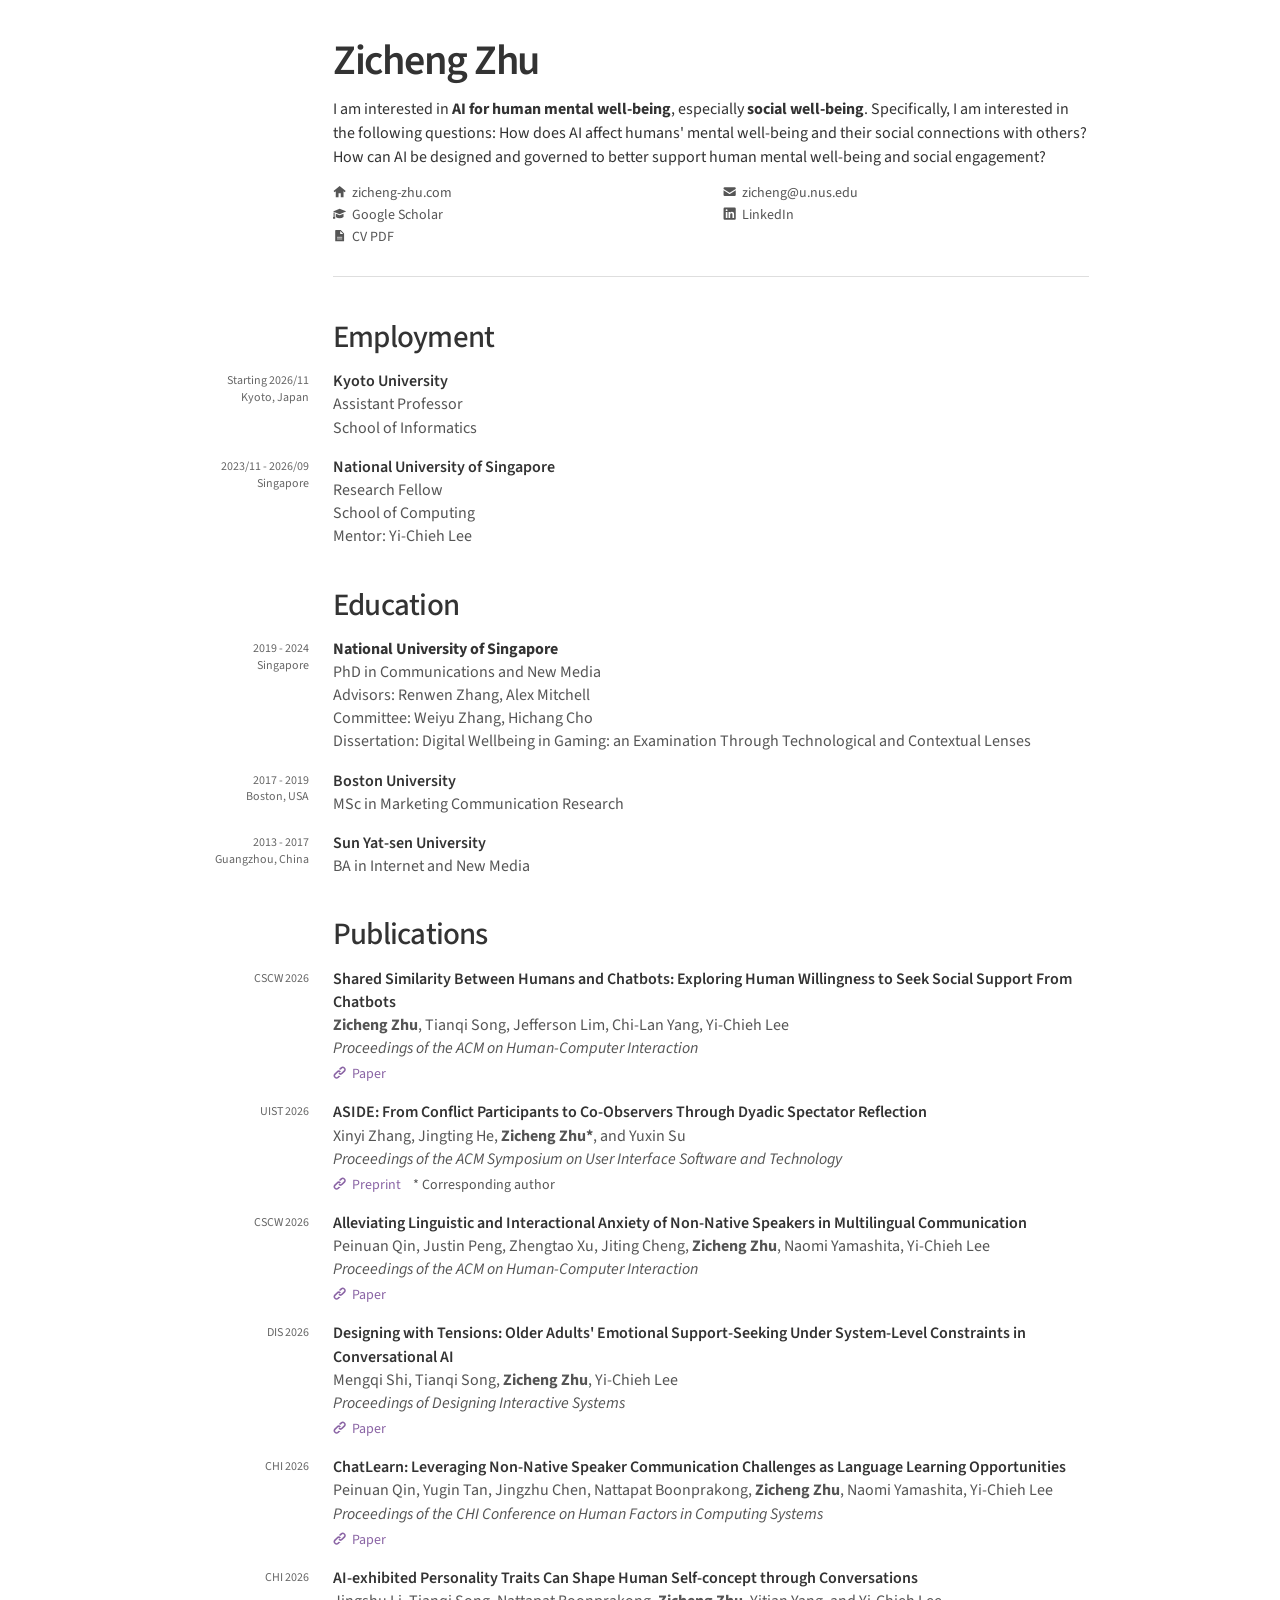
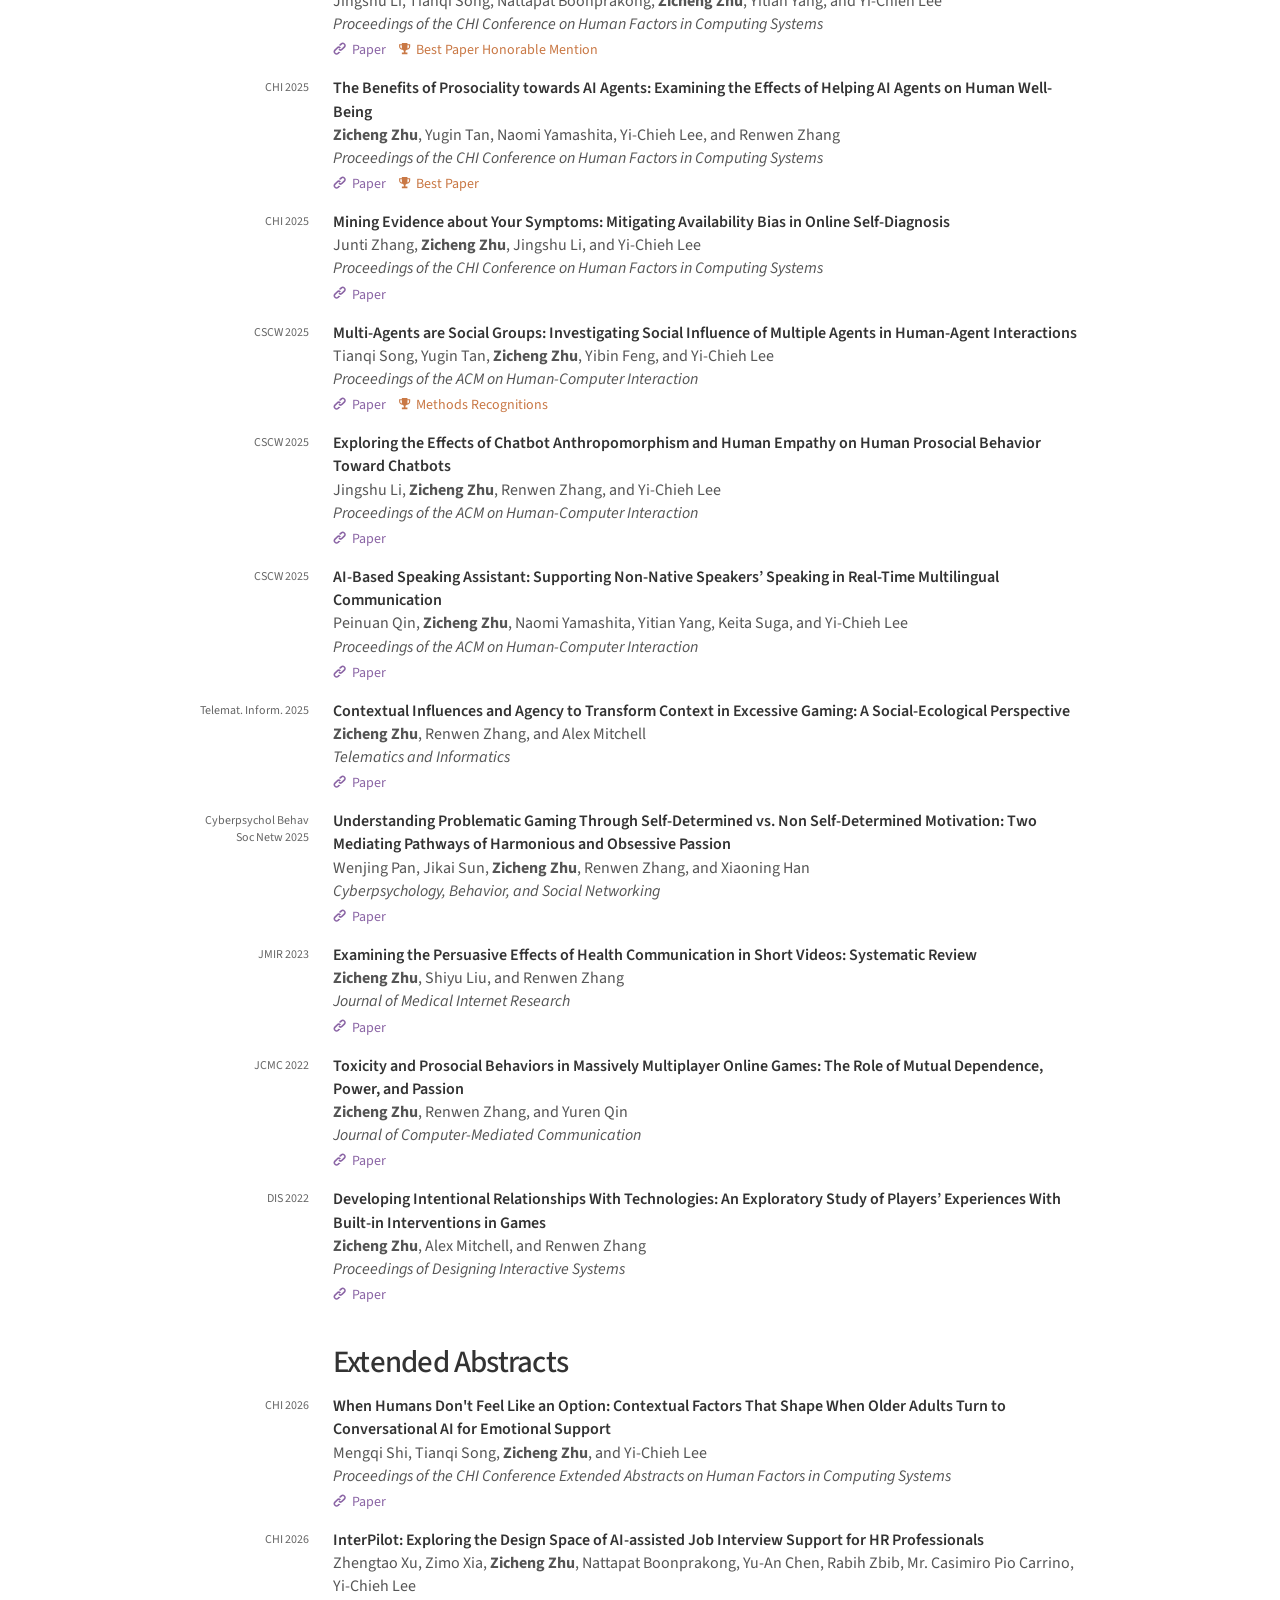
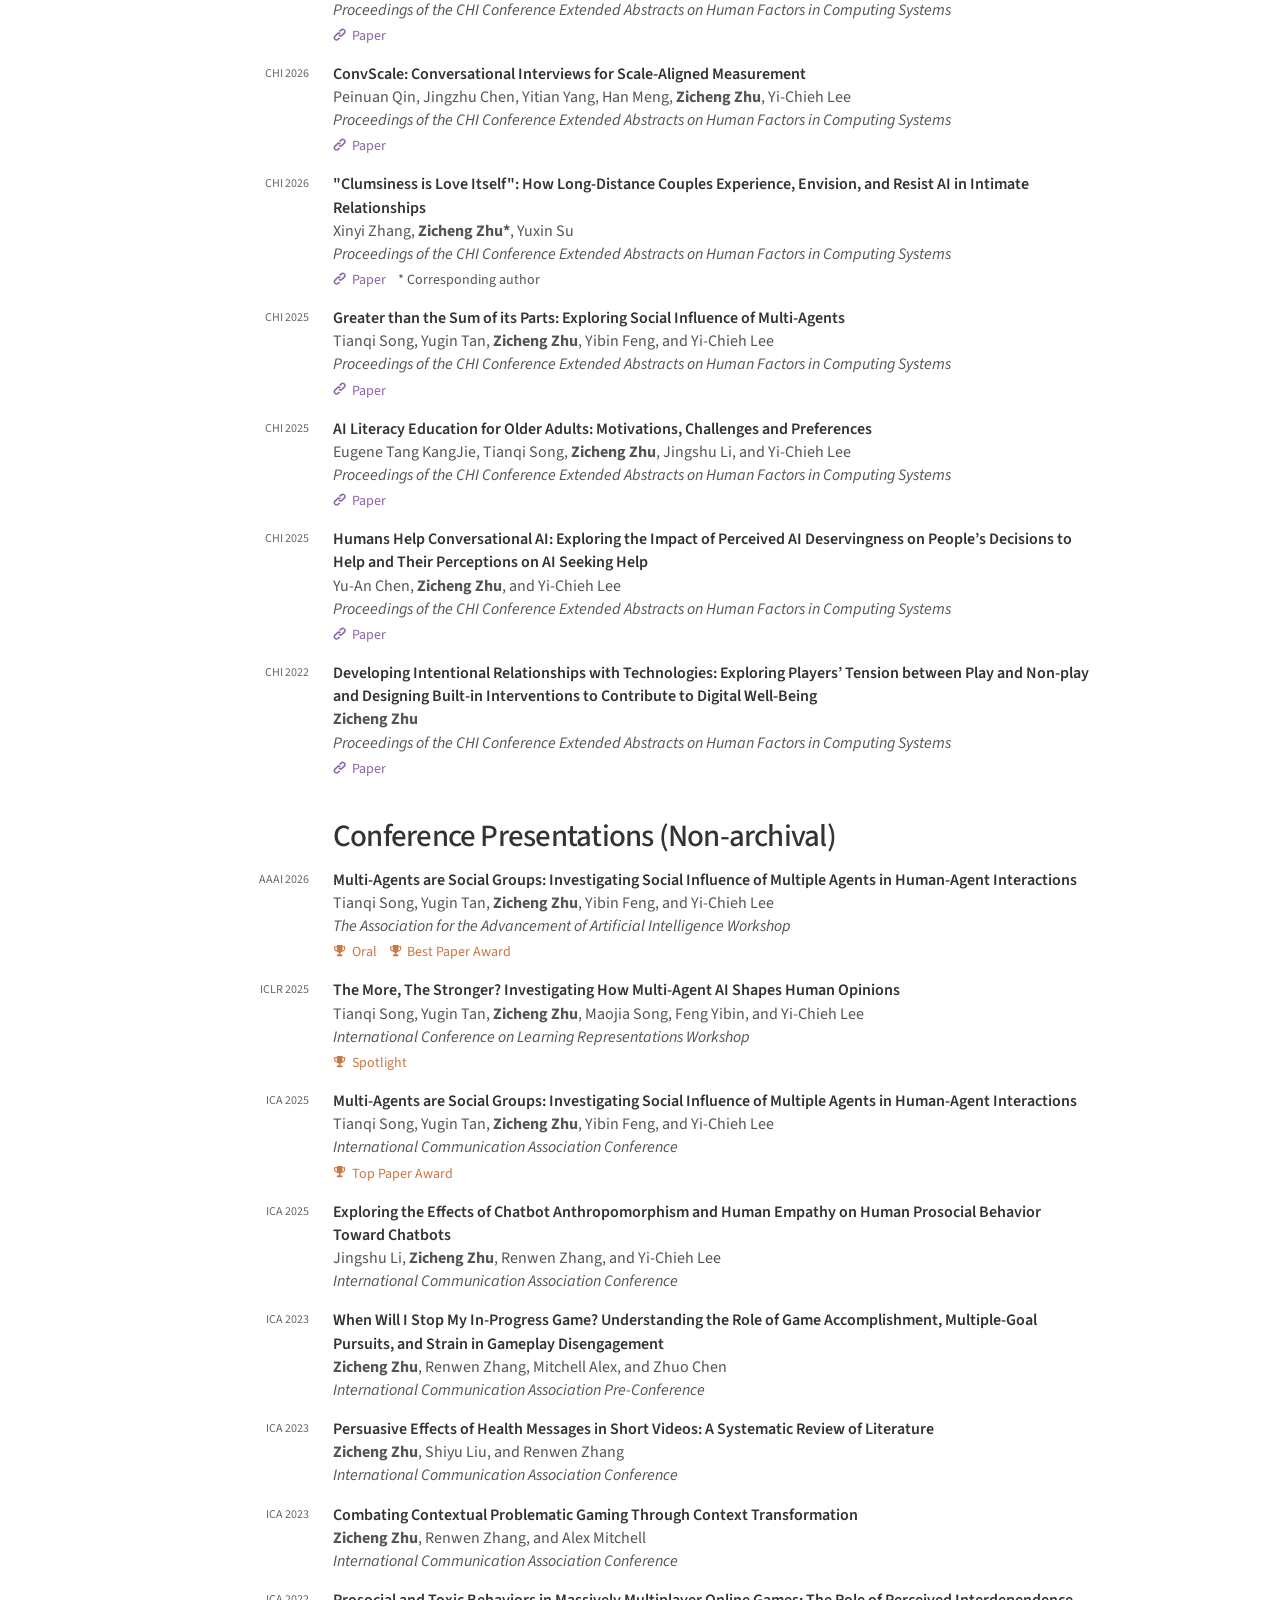
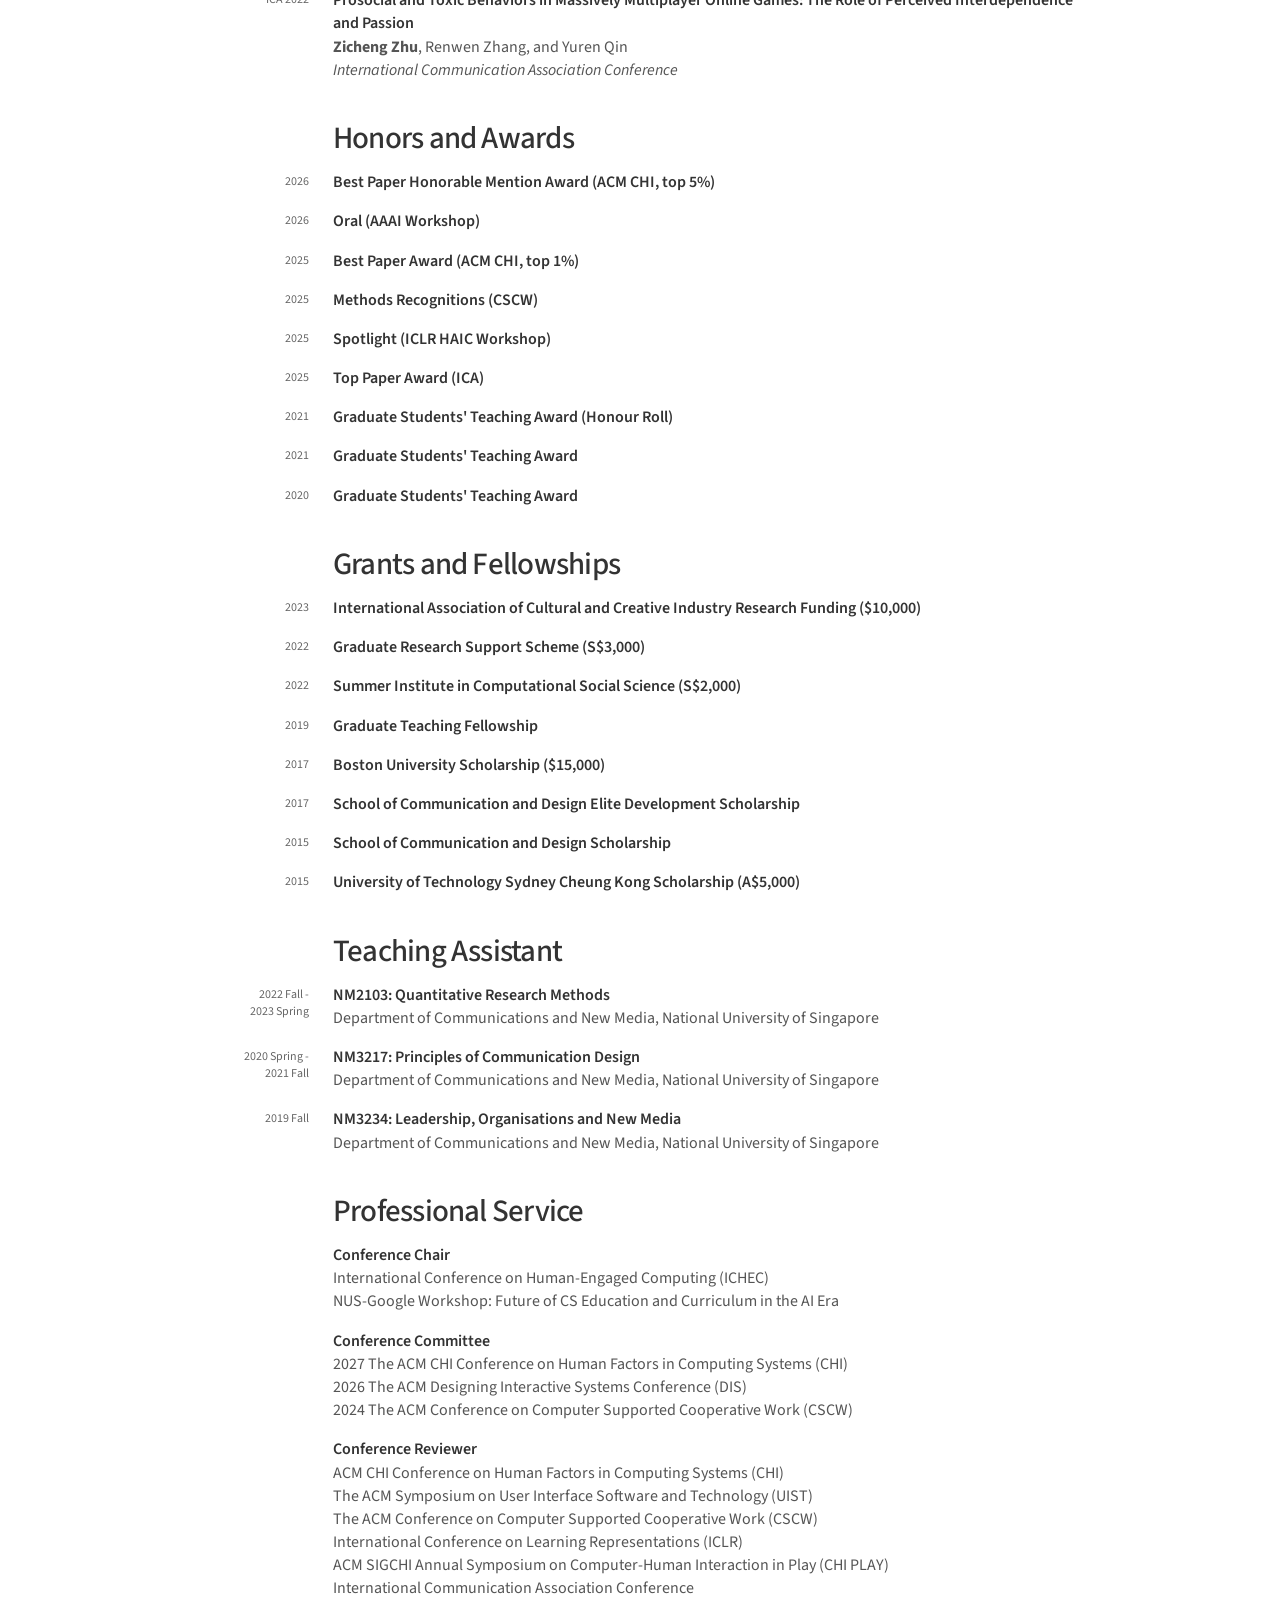
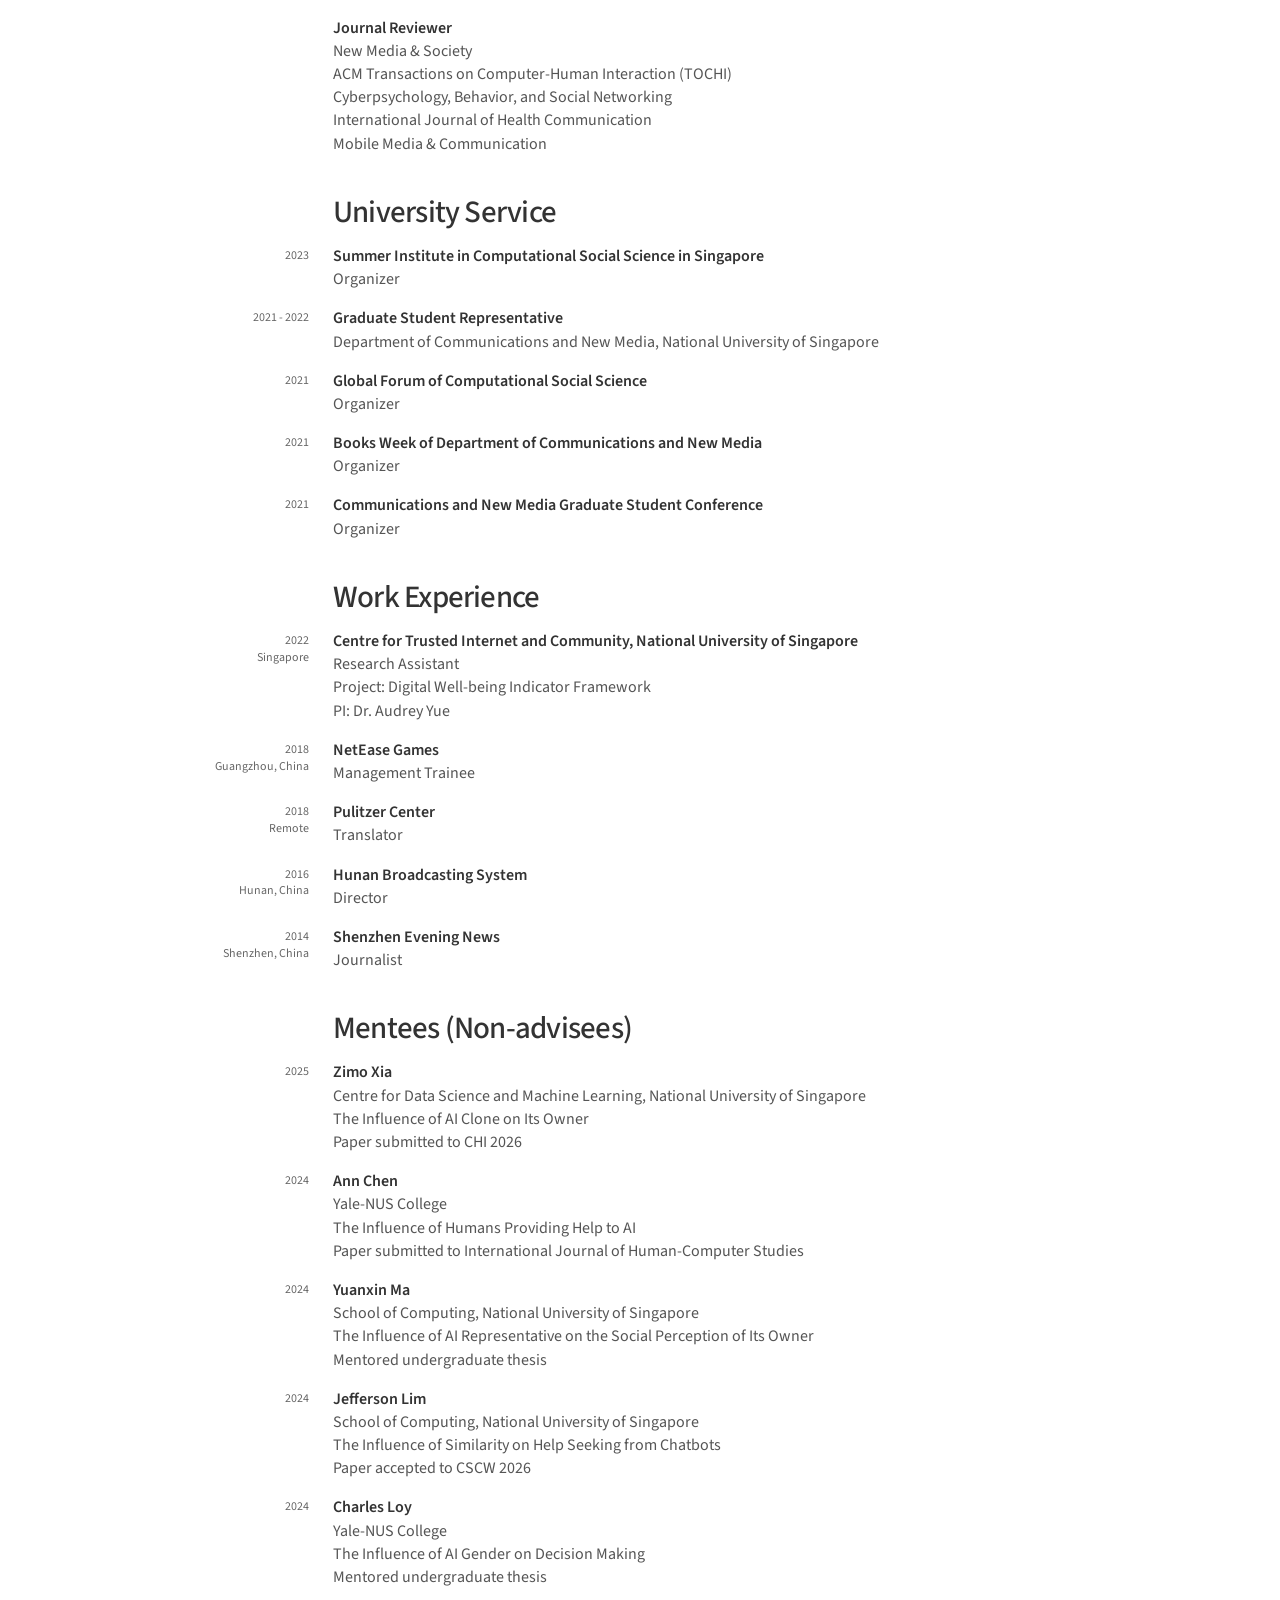
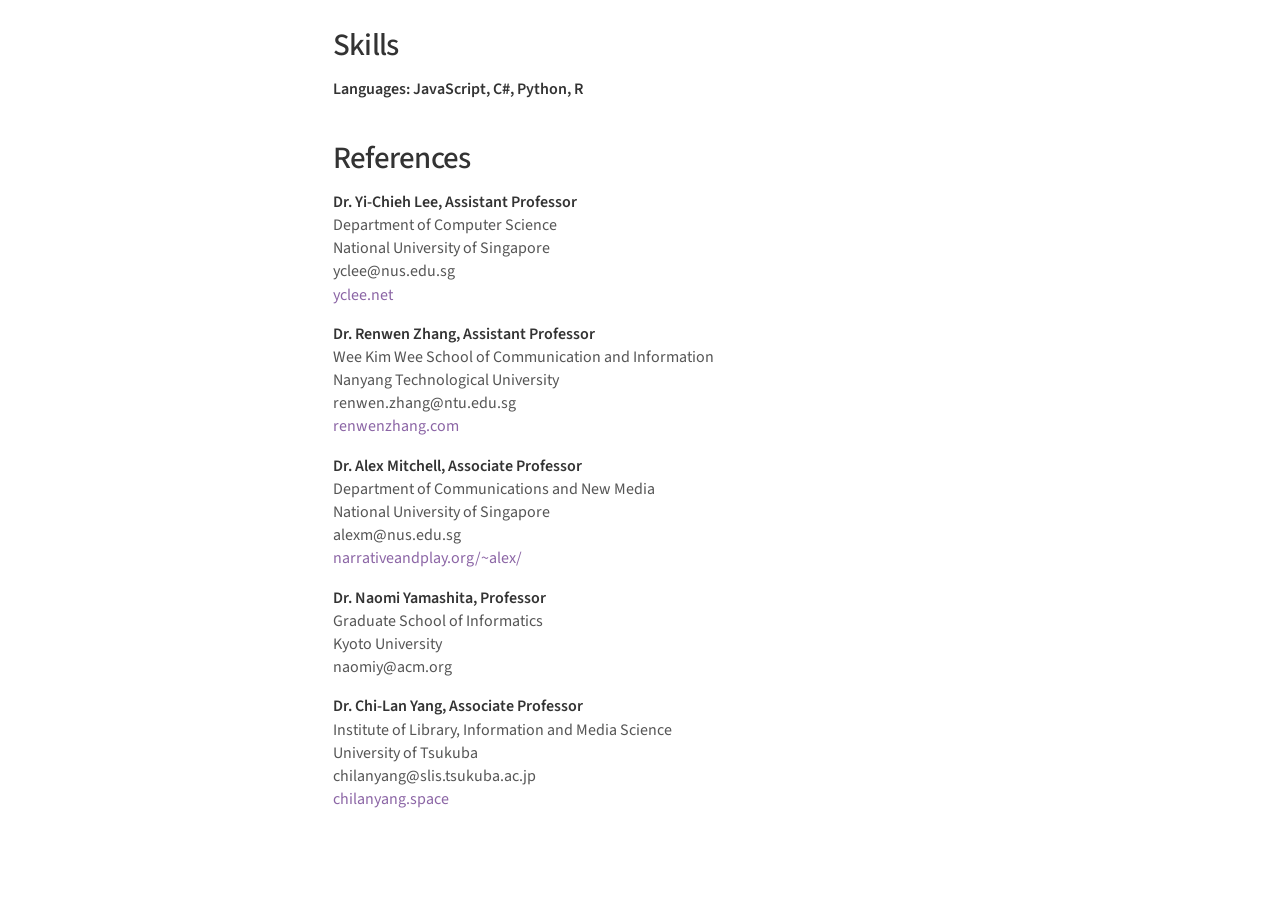
==== cv.html @ a56f14b5 "Publish personal website" ====
<!doctype html>
<html lang="en">
  <head>
    <meta charset="utf-8">
    <meta name="viewport" content="width=device-width, initial-scale=1">
    <title>Zicheng Zhu — CV</title>
    <style>
      @page {
        size: letter;
        margin: 44pt;
      }
      * {
        box-sizing: border-box;
      }
      html {
        background: #eee;
      }
      body {
        --date-width: 74pt;
        --column-gap: 14pt;
        --content-offset: calc(var(--date-width) + var(--column-gap));
        margin: 0;
        font-family: -apple-system, BlinkMacSystemFont, "Helvetica Neue", Helvetica, Arial, sans-serif;
        font-size: 9pt;
        font-weight: 400;
        line-height: 1.5;
        color: #333;
        -webkit-font-smoothing: antialiased;
      }
      p {
        margin: 0;
      }
      header {
        margin: 0 0 24pt var(--content-offset);
        padding-bottom: 16pt;
        border-bottom: 0.5pt solid #d0d0d0;
      }
      header p:first-child {
        font-size: 22.5pt;
        font-weight: 600;
        line-height: 1.2;
        margin-bottom: 10pt;
        letter-spacing: -0.35pt;
      }
      header p:first-child strong {
        font-weight: inherit;
      }
      h2 {
        margin: 18pt 0 7pt var(--content-offset);
        font-size: 18pt;
        font-weight: 500;
        line-height: 1.2;
        letter-spacing: -0.35pt;
        break-after: avoid;
        page-break-after: avoid;
      }
      .row {
        display: flex;
        align-items: flex-start;
        gap: var(--column-gap);
        margin-bottom: 7pt;
        break-inside: avoid;
        page-break-inside: avoid;
      }
      aside {
        width: var(--date-width);
        flex: 0 0 var(--date-width);
        padding-top: 2pt;
        text-align: right;
        font-size: 6.3pt;
        line-height: 1.5;
      }
      article {
        flex: 1;
        min-width: 0;
      }
      article p {
        orphans: 2;
        widows: 2;
      }
      article p:first-child, strong {
        font-weight: 700;
      }
      article p:only-child {
        font-weight: 400;
      }
      a {
        color: #164e91;
        text-decoration: none;
        overflow-wrap: anywhere;
      }
      a:hover {
        text-decoration: underline;
      }
      @media screen {
        body {
          width: 612pt;
          max-width: 100%;
          margin: 24px auto;
          padding: 44pt;
          background: #fff;
          box-shadow: 0 1px 8px rgb(0 0 0 / 6%);
        }
      }
      @media screen and (max-width: 620px) {
        body {
          --date-width: 58pt;
          --column-gap: 10pt;
          margin: 0 auto;
          padding: 28px 16px;
        }
        h2 {
          font-size: 18pt;
        }
      }
      @media print {
        html, body {
          background: #fff;
        }
        body {
          width: auto;
          margin: 0;
          padding: 0;
        }
        a {
          color: inherit;
        }
      }
      :root {
        --purple: #8B65A5;
        --orange: #C97845;
      }
      header .intro {
        font-size: 9pt;
        line-height: 1.5;
        margin: 0 0 10pt;
      }
      header .contacts {
        display: grid;
        grid-template-columns: 1fr 1fr;
        gap: 3pt 12pt;
        font-size: 8pt;
      }
      .contacts a, .publication-links a, .award {
        display: inline-flex;
        align-items: baseline;
        gap: 4pt;
      }
      .icon {
        width: 0.95em;
        height: 0.95em;
        flex: 0 0 0.95em;
        position: relative;
        top: 0.08em;
      }
      a {
        color: var(--purple);
      }
      aside {
        font-size: 7.5pt;
      }
      .publication-links {
        display: flex;
        flex-wrap: wrap;
        gap: 2pt 10pt;
        margin-top: 2pt;
        font-size: 8.5pt;
        line-height: 1.5;
        font-weight: 400;
      }
      .award {
        color: var(--orange);
        font-weight: 400;
      }
      @media screen and (max-width: 620px) {
        body {
          --date-width: 66pt;
          --column-gap: 10pt;
        }
        header .contacts {
          grid-template-columns: 1fr;
        }
      }
      @media print {
        a {
          color: var(--purple);
        }
        .contacts a.download-cv {
          display: none;
        }
        .award {
          color: var(--orange);
        }
      }
      header .contacts a {
        color: #555;
      }
          .author-note {
        margin: 0;
        font-size: inherit;
        color: #555;
        font-weight: 400;
      }
    </style>
    <link rel="stylesheet" href="cv-web.css?v=3">
  </head>
  <body>
    <header>
      <p><strong><a href="index.html">Zicheng Zhu</a></strong></p>
      <p class="intro">I am interested in <strong>AI for human mental well-being</strong>, especially <strong>social well-being</strong>. Specifically, I am interested in the following questions: How does AI affect humans' mental well-being and their social connections with others? How can AI be designed and governed to better support human mental well-being and social engagement?</p>
      <nav class="contacts" aria-label="Contact and profiles">
        <a href="index.html">
          <svg class="icon" viewBox="0 0 24 24" fill="currentColor" aria-hidden="true">
            <path d="M12 2 1 11l2 2 2-1.6V22h5v-7h4v7h5V11.4l2 1.6 2-2L12 2Z"/>
          </svg>
          zicheng-zhu.com
        </a>
        <a href="mailto:zicheng@u.nus.edu">
          <svg class="icon" viewBox="0 0 24 24" fill="currentColor" aria-hidden="true">
            <path d="M3 4h18a2 2 0 0 1 2 2v1L12 14 1 7V6a2 2 0 0 1 2-2Zm-2 5.4 10.5 6.7a1 1 0 0 0 1 0L23 9.4V18a2 2 0 0 1-2 2H3a2 2 0 0 1-2-2V9.4Z"/>
          </svg>
          zicheng@u.nus.edu
        </a>
        <a href="https://scholar.google.com/citations?user=fr_5mMQAAAAJ" target="_blank" rel="noopener noreferrer">
          <svg class="icon" viewBox="0 0 24 24" fill="currentColor" aria-hidden="true">
            <path d="m12 3 12 5-12 5L0 8l12-5ZM5 12l7 3 7-3v6c-4 3-10 3-14 0v-6ZM1 10h2v8H1zM0 18h4v3H0z"/>
          </svg>
          Google Scholar
        </a>
        <a href="https://www.linkedin.com/in/zicheng-zhu-a625a423a/" target="_blank" rel="noopener noreferrer">
          <svg class="icon" viewBox="0 0 24 24" fill="currentColor" aria-hidden="true">
            <path fill-rule="evenodd" d="M3 1h18a2 2 0 0 1 2 2v18a2 2 0 0 1-2 2H3a2 2 0 0 1-2-2V3a2 2 0 0 1 2-2ZM5 9h3v11H5V9Zm1.5-5a1.7 1.7 0 1 0 0 3.4 1.7 1.7 0 0 0 0-3.4ZM10 9h3v1.5c.7-1.1 1.7-1.8 3.2-1.8 3 0 3.8 1.8 3.8 4.7V20h-3v-6.2c0-1.5-.3-2.4-1.8-2.4-1.6 0-2.2 1.1-2.2 2.6v6h-3V9Z"/>
          </svg>
          LinkedIn
        </a>
        <a class="download-cv" href="Zicheng-Zhu-CV.pdf?v=2" download="Zicheng-Zhu-CV.pdf">
          <svg class="icon" viewBox="0 0 24 24" fill="currentColor" aria-hidden="true">
            <path d="M5 2h9l6 6v13a1 1 0 0 1-1 1H5a1 1 0 0 1-1-1V3a1 1 0 0 1 1-1Zm8 1.5V9h5.5L13 3.5Z"/>
            <path d="M8 15h8M8 18h8" fill="none" stroke="#fff" stroke-width="1.2" stroke-linecap="round"/>
          </svg>
          CV PDF
        </a>
      </nav>
    </header>

    <!-- Employment -->
    <h2>Employment</h2>
    <div class="row">
      <aside>
        <p>Starting 2026/11</p>
        <p>Kyoto, Japan</p>
      </aside>
      <article>
        <p>Kyoto University</p>
        <p>Assistant Professor</p>
        <p>School of Informatics</p>
      </article>
    </div>
    <div class="row">
      <aside>
        <p>2023/11 - 2026/09</p>
        <p>Singapore</p>
      </aside>
      <article>
        <p>National University of Singapore</p>
        <p>Research Fellow</p>
        <p>School of Computing</p>
        <p>Mentor: Yi-Chieh Lee</p>
      </article>
    </div>

    <!-- Education -->
    <h2>Education</h2>
    <div class="row">
      <aside>
        <p>2019 - 2024</p>
        <p>Singapore</p>
      </aside>
      <article>
        <p><strong>National University of Singapore</strong></p>
        <p>PhD in Communications and New Media</p>
        <p>Advisors: Renwen Zhang, Alex Mitchell</p>
        <p>Committee: Weiyu Zhang, Hichang Cho</p>
        <p>Dissertation: Digital Wellbeing in Gaming: an Examination Through Technological and Contextual Lenses</p>
      </article>
    </div>
    <div class="row">
      <aside>
        <p>2017 - 2019</p>
        <p>Boston, USA</p>
      </aside>
      <article>
        <p>Boston University</p>
        <p>MSc in Marketing Communication Research</p>
      </article>
    </div>
    <div class="row">
      <aside>
        <p>2013 - 2017</p>
        <p>Guangzhou, China</p>
      </aside>
      <article>
        <p>Sun Yat-sen University</p>
        <p>BA in Internet and New Media</p>
      </article>
    </div>

    <!-- Publications -->
    <h2>Publications</h2>
    <div class="row">
      <aside>
        <p>CSCW 2026</p>
      </aside>
      <article>
        <p>Shared Similarity Between Humans and Chatbots: Exploring Human Willingness to Seek Social Support From Chatbots</p>
        <p><strong>Zicheng Zhu</strong>, Tianqi Song, Jefferson Lim, Chi-Lan Yang, Yi-Chieh Lee</p>
        <p><em>Proceedings of the ACM on Human-Computer Interaction</em></p>
      
        <div class="publication-links">
          <a href="https://dl.acm.org/doi/10.1145/3816998" target="_blank" rel="noopener noreferrer">
            <svg class="icon" viewBox="0 0 24 24" fill="currentColor" aria-hidden="true">
              <path d="M14.1 2.2a5.5 5.5 0 0 1 7.7 7.7l-4.3 4.3a5.5 5.5 0 0 1-7.8 0l2.1-2.1a2.5 2.5 0 0 0 3.5 0l4.4-4.3a2.5 2.5 0 0 0-3.5-3.5l-2.3 2.3a7.5 7.5 0 0 0-3.6-.7l3.8-3.7ZM9.9 21.8a5.5 5.5 0 0 1-7.7-7.7l4.3-4.3a5.5 5.5 0 0 1 7.8 0l-2.1 2.1a2.5 2.5 0 0 0-3.5 0l-4.4 4.3a2.5 2.5 0 0 0 3.5 3.5l2.3-2.3a7.5 7.5 0 0 0 3.6.7l-3.8 3.7Z"/>
            </svg>
            Paper
          </a>
        </div>
      </article>
    </div>
        <div class="row">
      <aside>
        <p>UIST 2026</p>
      </aside>
      <article>
        <p>ASIDE: From Conflict Participants to Co-Observers Through Dyadic Spectator Reflection</p>
        <p>Xinyi Zhang, Jingting He, <strong>Zicheng Zhu*</strong>, and Yuxin Su</p>
        <p><em>Proceedings of the ACM Symposium on User Interface Software and Technology</em></p>
        <div class="publication-links">
          <a href="https://arxiv.org/abs/2608.05690" target="_blank" rel="noopener noreferrer">
            <svg class="icon" viewBox="0 0 24 24" fill="currentColor" aria-hidden="true">
              <path d="M14.1 2.2a5.5 5.5 0 0 1 7.7 7.7l-4.3 4.3a5.5 5.5 0 0 1-7.8 0l2.1-2.1a2.5 2.5 0 0 0 3.5 0l4.4-4.3a2.5 2.5 0 0 0-3.5-3.5l-2.3 2.3a7.5 7.5 0 0 0-3.6-.7l3.8-3.7ZM9.9 21.8a5.5 5.5 0 0 1-7.7-7.7l4.3-4.3a5.5 5.5 0 0 1 7.8 0l-2.1 2.1a2.5 2.5 0 0 0-3.5 0l-4.4 4.3a2.5 2.5 0 0 0 3.5 3.5l2.3-2.3a7.5 7.5 0 0 0 3.6.7l-3.8 3.7Z"/>
            </svg>
            Preprint
          </a>
          <span class="author-note">* Corresponding author</span>
        </div>
      </article>
    </div>
    <div class="row">
      <aside>
        <p>CSCW 2026</p>
      </aside>
      <article>
        <p>Alleviating Linguistic and Interactional Anxiety of Non-Native Speakers in Multilingual Communication</p>
        <p>Peinuan Qin, Justin Peng, Zhengtao Xu, Jiting Cheng, <strong>Zicheng Zhu</strong>, Naomi Yamashita, Yi-Chieh Lee</p>
        <p><em>Proceedings of the ACM on Human-Computer Interaction</em></p>
        <div class="publication-links">
          <a href="https://dl.acm.org/doi/10.1145/3816899" target="_blank" rel="noopener noreferrer">
            <svg class="icon" viewBox="0 0 24 24" fill="currentColor" aria-hidden="true">
              <path d="M14.1 2.2a5.5 5.5 0 0 1 7.7 7.7l-4.3 4.3a5.5 5.5 0 0 1-7.8 0l2.1-2.1a2.5 2.5 0 0 0 3.5 0l4.4-4.3a2.5 2.5 0 0 0-3.5-3.5l-2.3 2.3a7.5 7.5 0 0 0-3.6-.7l3.8-3.7ZM9.9 21.8a5.5 5.5 0 0 1-7.7-7.7l4.3-4.3a5.5 5.5 0 0 1 7.8 0l-2.1 2.1a2.5 2.5 0 0 0-3.5 0l-4.4 4.3a2.5 2.5 0 0 0 3.5 3.5l2.3-2.3a7.5 7.5 0 0 0 3.6.7l-3.8 3.7Z"/>
            </svg>
            Paper
          </a>
        </div>
      </article>
    </div>
    <div class="row">
      <aside>
        <p>DIS 2026</p>
      </aside>
      <article>
        <p>Designing with Tensions: Older Adults&#x27; Emotional Support-Seeking Under System-Level Constraints in Conversational AI</p>
        <p>Mengqi Shi, Tianqi Song, <strong>Zicheng Zhu</strong>, Yi-Chieh Lee</p>
        <p><em>Proceedings of Designing Interactive Systems</em></p>
        <div class="publication-links">
          <a href="https://dl.acm.org/doi/10.1145/3800645.3812902" target="_blank" rel="noopener noreferrer">
            <svg class="icon" viewBox="0 0 24 24" fill="currentColor" aria-hidden="true">
              <path d="M14.1 2.2a5.5 5.5 0 0 1 7.7 7.7l-4.3 4.3a5.5 5.5 0 0 1-7.8 0l2.1-2.1a2.5 2.5 0 0 0 3.5 0l4.4-4.3a2.5 2.5 0 0 0-3.5-3.5l-2.3 2.3a7.5 7.5 0 0 0-3.6-.7l3.8-3.7ZM9.9 21.8a5.5 5.5 0 0 1-7.7-7.7l4.3-4.3a5.5 5.5 0 0 1 7.8 0l-2.1 2.1a2.5 2.5 0 0 0-3.5 0l-4.4 4.3a2.5 2.5 0 0 0 3.5 3.5l2.3-2.3a7.5 7.5 0 0 0 3.6.7l-3.8 3.7Z"/>
            </svg>
            Paper
          </a>
        </div>
      </article>
    </div>
    <div class="row">
      <aside>
        <p>CHI 2026</p>
      </aside>
      <article>
        <p>ChatLearn: Leveraging Non-Native Speaker Communication Challenges as Language Learning Opportunities</p>
        <p>Peinuan Qin, Yugin Tan, Jingzhu Chen, Nattapat Boonprakong, <strong>Zicheng Zhu</strong>, Naomi Yamashita, Yi-Chieh Lee</p>
        <p><em>Proceedings of the CHI Conference on Human Factors in Computing Systems</em></p>
        <div class="publication-links">
          <a href="https://doi.org/10.1145/3772318.3791839" target="_blank" rel="noopener noreferrer">
            <svg class="icon" viewBox="0 0 24 24" fill="currentColor" aria-hidden="true">
              <path d="M14.1 2.2a5.5 5.5 0 0 1 7.7 7.7l-4.3 4.3a5.5 5.5 0 0 1-7.8 0l2.1-2.1a2.5 2.5 0 0 0 3.5 0l4.4-4.3a2.5 2.5 0 0 0-3.5-3.5l-2.3 2.3a7.5 7.5 0 0 0-3.6-.7l3.8-3.7ZM9.9 21.8a5.5 5.5 0 0 1-7.7-7.7l4.3-4.3a5.5 5.5 0 0 1 7.8 0l-2.1 2.1a2.5 2.5 0 0 0-3.5 0l-4.4 4.3a2.5 2.5 0 0 0 3.5 3.5l2.3-2.3a7.5 7.5 0 0 0 3.6.7l-3.8 3.7Z"/>
            </svg>
            Paper
          </a>
        </div>
      </article>
    </div>
    <div class="row">
      <aside>
        <p>CHI 2026</p>
      </aside>
      <article>
        <p>AI-exhibited Personality Traits Can Shape Human Self-concept through Conversations</p>
        <p>Jingshu Li, Tianqi Song, Nattapat Boonprakong, <strong>Zicheng Zhu</strong>, Yitian Yang, and Yi-Chieh Lee</p>
        <p><em>Proceedings of the CHI Conference on Human Factors in Computing Systems</em></p>
        <div class="publication-links">
          <a href="https://dl.acm.org/doi/10.1145/3772318.3790654" target="_blank" rel="noopener noreferrer">
            <svg class="icon" viewBox="0 0 24 24" fill="currentColor" aria-hidden="true">
              <path d="M14.1 2.2a5.5 5.5 0 0 1 7.7 7.7l-4.3 4.3a5.5 5.5 0 0 1-7.8 0l2.1-2.1a2.5 2.5 0 0 0 3.5 0l4.4-4.3a2.5 2.5 0 0 0-3.5-3.5l-2.3 2.3a7.5 7.5 0 0 0-3.6-.7l3.8-3.7ZM9.9 21.8a5.5 5.5 0 0 1-7.7-7.7l4.3-4.3a5.5 5.5 0 0 1 7.8 0l-2.1 2.1a2.5 2.5 0 0 0-3.5 0l-4.4 4.3a2.5 2.5 0 0 0 3.5 3.5l2.3-2.3a7.5 7.5 0 0 0 3.6.7l-3.8 3.7Z"/>
            </svg>
            Paper
          </a>
          <span class="award">
            <svg class="icon" viewBox="0 0 24 24" fill="currentColor" aria-hidden="true">
              <path fill-rule="evenodd" d="M7 2h10v2h5v4c0 3.3-2.7 6-6 6h-.1a5 5 0 0 1-2.4 1.8V19H17v3H7v-3h3.5v-3.2A5 5 0 0 1 8.1 14H8c-3.3 0-6-2.7-6-6V4h5V2ZM7 6H4v2a4 4 0 0 0 3 3.9V6Zm10 0v5.9A4 4 0 0 0 20 8V6h-3Z"/>
            </svg>
            Best Paper Honorable Mention
          </span>
        </div>
      </article>
    </div>
    <div class="row">
      <aside>
        <p>CHI 2025</p>
      </aside>
      <article>
        <p>The Benefits of Prosociality towards AI Agents: Examining the Effects of Helping AI Agents on Human Well-Being</p>
        <p><strong>Zicheng Zhu</strong>, Yugin Tan, Naomi Yamashita, Yi-Chieh Lee, and Renwen Zhang</p>
        <p><em>Proceedings of the CHI Conference on Human Factors in Computing Systems</em></p>
        <div class="publication-links">
          <a href="https://dl.acm.org/doi/10.1145/3706598.3713116" target="_blank" rel="noopener noreferrer">
            <svg class="icon" viewBox="0 0 24 24" fill="currentColor" aria-hidden="true">
              <path d="M14.1 2.2a5.5 5.5 0 0 1 7.7 7.7l-4.3 4.3a5.5 5.5 0 0 1-7.8 0l2.1-2.1a2.5 2.5 0 0 0 3.5 0l4.4-4.3a2.5 2.5 0 0 0-3.5-3.5l-2.3 2.3a7.5 7.5 0 0 0-3.6-.7l3.8-3.7ZM9.9 21.8a5.5 5.5 0 0 1-7.7-7.7l4.3-4.3a5.5 5.5 0 0 1 7.8 0l-2.1 2.1a2.5 2.5 0 0 0-3.5 0l-4.4 4.3a2.5 2.5 0 0 0 3.5 3.5l2.3-2.3a7.5 7.5 0 0 0 3.6.7l-3.8 3.7Z"/>
            </svg>
            Paper
          </a>
          <span class="award">
            <svg class="icon" viewBox="0 0 24 24" fill="currentColor" aria-hidden="true">
              <path fill-rule="evenodd" d="M7 2h10v2h5v4c0 3.3-2.7 6-6 6h-.1a5 5 0 0 1-2.4 1.8V19H17v3H7v-3h3.5v-3.2A5 5 0 0 1 8.1 14H8c-3.3 0-6-2.7-6-6V4h5V2ZM7 6H4v2a4 4 0 0 0 3 3.9V6Zm10 0v5.9A4 4 0 0 0 20 8V6h-3Z"/>
            </svg>
            Best Paper
          </span>
        </div>
      </article>
    </div>
    <div class="row">
      <aside>
        <p>CHI 2025</p>
      </aside>
      <article>
        <p>Mining Evidence about Your Symptoms: Mitigating Availability Bias in Online Self-Diagnosis</p>
        <p>Junti Zhang, <strong>Zicheng Zhu</strong>, Jingshu Li, and Yi-Chieh Lee</p>
        <p><em>Proceedings of the CHI Conference on Human Factors in Computing Systems</em></p>
        <div class="publication-links">
          <a href="https://dl.acm.org/doi/10.1145/3706598.3713805" target="_blank" rel="noopener noreferrer">
            <svg class="icon" viewBox="0 0 24 24" fill="currentColor" aria-hidden="true">
              <path d="M14.1 2.2a5.5 5.5 0 0 1 7.7 7.7l-4.3 4.3a5.5 5.5 0 0 1-7.8 0l2.1-2.1a2.5 2.5 0 0 0 3.5 0l4.4-4.3a2.5 2.5 0 0 0-3.5-3.5l-2.3 2.3a7.5 7.5 0 0 0-3.6-.7l3.8-3.7ZM9.9 21.8a5.5 5.5 0 0 1-7.7-7.7l4.3-4.3a5.5 5.5 0 0 1 7.8 0l-2.1 2.1a2.5 2.5 0 0 0-3.5 0l-4.4 4.3a2.5 2.5 0 0 0 3.5 3.5l2.3-2.3a7.5 7.5 0 0 0 3.6.7l-3.8 3.7Z"/>
            </svg>
            Paper
          </a>
        </div>
      </article>
    </div>
    <div class="row">
      <aside>
        <p>CSCW 2025</p>
      </aside>
      <article>
        <p>Multi-Agents are Social Groups: Investigating Social Influence of Multiple Agents in Human-Agent Interactions</p>
        <p>Tianqi Song, Yugin Tan, <strong>Zicheng Zhu</strong>, Yibin Feng, and Yi-Chieh Lee</p>
        <p><em>Proceedings of the ACM on Human-Computer Interaction</em></p>
        <div class="publication-links">
          <a href="https://dl.acm.org/doi/10.1145/3757633" target="_blank" rel="noopener noreferrer">
            <svg class="icon" viewBox="0 0 24 24" fill="currentColor" aria-hidden="true">
              <path d="M14.1 2.2a5.5 5.5 0 0 1 7.7 7.7l-4.3 4.3a5.5 5.5 0 0 1-7.8 0l2.1-2.1a2.5 2.5 0 0 0 3.5 0l4.4-4.3a2.5 2.5 0 0 0-3.5-3.5l-2.3 2.3a7.5 7.5 0 0 0-3.6-.7l3.8-3.7ZM9.9 21.8a5.5 5.5 0 0 1-7.7-7.7l4.3-4.3a5.5 5.5 0 0 1 7.8 0l-2.1 2.1a2.5 2.5 0 0 0-3.5 0l-4.4 4.3a2.5 2.5 0 0 0 3.5 3.5l2.3-2.3a7.5 7.5 0 0 0 3.6.7l-3.8 3.7Z"/>
            </svg>
            Paper
          </a>
          <span class="award">
            <svg class="icon" viewBox="0 0 24 24" fill="currentColor" aria-hidden="true">
              <path fill-rule="evenodd" d="M7 2h10v2h5v4c0 3.3-2.7 6-6 6h-.1a5 5 0 0 1-2.4 1.8V19H17v3H7v-3h3.5v-3.2A5 5 0 0 1 8.1 14H8c-3.3 0-6-2.7-6-6V4h5V2ZM7 6H4v2a4 4 0 0 0 3 3.9V6Zm10 0v5.9A4 4 0 0 0 20 8V6h-3Z"/>
            </svg>
            Methods Recognitions
          </span>
        </div>
      </article>
    </div>
    <div class="row">
      <aside>
        <p>CSCW 2025</p>
      </aside>
      <article>
        <p>Exploring the Effects of Chatbot Anthropomorphism and Human Empathy on Human Prosocial Behavior Toward Chatbots</p>
        <p>Jingshu Li, <strong>Zicheng Zhu</strong>, Renwen Zhang, and Yi-Chieh Lee</p>
        <p><em>Proceedings of the ACM on Human-Computer Interaction</em></p>
        <div class="publication-links">
          <a href="https://dl.acm.org/doi/10.1145/3757596" target="_blank" rel="noopener noreferrer">
            <svg class="icon" viewBox="0 0 24 24" fill="currentColor" aria-hidden="true">
              <path d="M14.1 2.2a5.5 5.5 0 0 1 7.7 7.7l-4.3 4.3a5.5 5.5 0 0 1-7.8 0l2.1-2.1a2.5 2.5 0 0 0 3.5 0l4.4-4.3a2.5 2.5 0 0 0-3.5-3.5l-2.3 2.3a7.5 7.5 0 0 0-3.6-.7l3.8-3.7ZM9.9 21.8a5.5 5.5 0 0 1-7.7-7.7l4.3-4.3a5.5 5.5 0 0 1 7.8 0l-2.1 2.1a2.5 2.5 0 0 0-3.5 0l-4.4 4.3a2.5 2.5 0 0 0 3.5 3.5l2.3-2.3a7.5 7.5 0 0 0 3.6.7l-3.8 3.7Z"/>
            </svg>
            Paper
          </a>
        </div>
      </article>
    </div>
    <div class="row">
      <aside>
        <p>CSCW 2025</p>
      </aside>
      <article>
        <p>AI-Based Speaking Assistant: Supporting Non-Native Speakers’ Speaking in Real-Time Multilingual Communication</p>
        <p>Peinuan Qin, <strong>Zicheng Zhu</strong>, Naomi Yamashita, Yitian Yang, Keita Suga, and Yi-Chieh Lee</p>
        <p><em>Proceedings of the ACM on Human-Computer Interaction</em></p>
        <div class="publication-links">
          <a href="https://dl.acm.org/doi/10.1145/3757455" target="_blank" rel="noopener noreferrer">
            <svg class="icon" viewBox="0 0 24 24" fill="currentColor" aria-hidden="true">
              <path d="M14.1 2.2a5.5 5.5 0 0 1 7.7 7.7l-4.3 4.3a5.5 5.5 0 0 1-7.8 0l2.1-2.1a2.5 2.5 0 0 0 3.5 0l4.4-4.3a2.5 2.5 0 0 0-3.5-3.5l-2.3 2.3a7.5 7.5 0 0 0-3.6-.7l3.8-3.7ZM9.9 21.8a5.5 5.5 0 0 1-7.7-7.7l4.3-4.3a5.5 5.5 0 0 1 7.8 0l-2.1 2.1a2.5 2.5 0 0 0-3.5 0l-4.4 4.3a2.5 2.5 0 0 0 3.5 3.5l2.3-2.3a7.5 7.5 0 0 0 3.6.7l-3.8 3.7Z"/>
            </svg>
            Paper
          </a>
        </div>
      </article>
    </div>
    <div class="row">
      <aside>
        <p>Telemat. Inform. 2025</p>
      </aside>
      <article>
        <p>Contextual Influences and Agency to Transform Context in Excessive Gaming: A Social-Ecological Perspective</p>
        <p><strong>Zicheng Zhu</strong>, Renwen Zhang, and Alex Mitchell</p>
        <p><em>Telematics and Informatics</em></p>
        <div class="publication-links">
          <a href="https://www.sciencedirect.com/science/article/abs/pii/S0736585325000632" target="_blank" rel="noopener noreferrer">
            <svg class="icon" viewBox="0 0 24 24" fill="currentColor" aria-hidden="true">
              <path d="M14.1 2.2a5.5 5.5 0 0 1 7.7 7.7l-4.3 4.3a5.5 5.5 0 0 1-7.8 0l2.1-2.1a2.5 2.5 0 0 0 3.5 0l4.4-4.3a2.5 2.5 0 0 0-3.5-3.5l-2.3 2.3a7.5 7.5 0 0 0-3.6-.7l3.8-3.7ZM9.9 21.8a5.5 5.5 0 0 1-7.7-7.7l4.3-4.3a5.5 5.5 0 0 1 7.8 0l-2.1 2.1a2.5 2.5 0 0 0-3.5 0l-4.4 4.3a2.5 2.5 0 0 0 3.5 3.5l2.3-2.3a7.5 7.5 0 0 0 3.6.7l-3.8 3.7Z"/>
            </svg>
            Paper
          </a>
        </div>
      </article>
    </div>
    <div class="row">
      <aside>
        <p>Cyberpsychol Behav </p>
        <p>Soc Netw 2025</p>
      </aside>
      <article>
        <p>Understanding Problematic Gaming Through Self-Determined vs. Non Self-Determined Motivation: Two Mediating Pathways of Harmonious and Obsessive Passion </p>
        <p>Wenjing Pan, Jikai Sun, <strong>Zicheng Zhu</strong>, Renwen Zhang, and Xiaoning Han</p>
        <p><em>Cyberpsychology, Behavior, and Social Networking</em></p>
        <div class="publication-links">
          <a href="https://www.liebertpub.com/doi/10.1089/cyber.2024.0428" target="_blank" rel="noopener noreferrer">
            <svg class="icon" viewBox="0 0 24 24" fill="currentColor" aria-hidden="true">
              <path d="M14.1 2.2a5.5 5.5 0 0 1 7.7 7.7l-4.3 4.3a5.5 5.5 0 0 1-7.8 0l2.1-2.1a2.5 2.5 0 0 0 3.5 0l4.4-4.3a2.5 2.5 0 0 0-3.5-3.5l-2.3 2.3a7.5 7.5 0 0 0-3.6-.7l3.8-3.7ZM9.9 21.8a5.5 5.5 0 0 1-7.7-7.7l4.3-4.3a5.5 5.5 0 0 1 7.8 0l-2.1 2.1a2.5 2.5 0 0 0-3.5 0l-4.4 4.3a2.5 2.5 0 0 0 3.5 3.5l2.3-2.3a7.5 7.5 0 0 0 3.6.7l-3.8 3.7Z"/>
            </svg>
            Paper
          </a>
        </div>
      </article>
    </div>
    <div class="row">
      <aside>
        <p>JMIR 2023</p>
      </aside>
      <article>
        <p>Examining the Persuasive Effects of Health Communication in Short Videos: Systematic Review</p>
        <p><strong>Zicheng Zhu</strong>, Shiyu Liu, and Renwen Zhang</p>
        <p><em>Journal of Medical Internet Research</em></p>
        <div class="publication-links">
          <a href="https://www.jmir.org/2023/1/e48508/" target="_blank" rel="noopener noreferrer">
            <svg class="icon" viewBox="0 0 24 24" fill="currentColor" aria-hidden="true">
              <path d="M14.1 2.2a5.5 5.5 0 0 1 7.7 7.7l-4.3 4.3a5.5 5.5 0 0 1-7.8 0l2.1-2.1a2.5 2.5 0 0 0 3.5 0l4.4-4.3a2.5 2.5 0 0 0-3.5-3.5l-2.3 2.3a7.5 7.5 0 0 0-3.6-.7l3.8-3.7ZM9.9 21.8a5.5 5.5 0 0 1-7.7-7.7l4.3-4.3a5.5 5.5 0 0 1 7.8 0l-2.1 2.1a2.5 2.5 0 0 0-3.5 0l-4.4 4.3a2.5 2.5 0 0 0 3.5 3.5l2.3-2.3a7.5 7.5 0 0 0 3.6.7l-3.8 3.7Z"/>
            </svg>
            Paper
          </a>
        </div>
      </article>
    </div>
    <div class="row">
      <aside>
        <p>JCMC 2022</p>
      </aside>
      <article>
        <p>Toxicity and Prosocial Behaviors in Massively Multiplayer Online Games: The Role of Mutual Dependence, Power, and Passion</p>
        <p><strong>Zicheng Zhu</strong>, Renwen Zhang, and Yuren Qin</p>
        <p><em>Journal of Computer-Mediated Communication</em></p>
        <div class="publication-links">
          <a href="https://academic.oup.com/jcmc/article/27/6/zmac017/6700672" target="_blank" rel="noopener noreferrer">
            <svg class="icon" viewBox="0 0 24 24" fill="currentColor" aria-hidden="true">
              <path d="M14.1 2.2a5.5 5.5 0 0 1 7.7 7.7l-4.3 4.3a5.5 5.5 0 0 1-7.8 0l2.1-2.1a2.5 2.5 0 0 0 3.5 0l4.4-4.3a2.5 2.5 0 0 0-3.5-3.5l-2.3 2.3a7.5 7.5 0 0 0-3.6-.7l3.8-3.7ZM9.9 21.8a5.5 5.5 0 0 1-7.7-7.7l4.3-4.3a5.5 5.5 0 0 1 7.8 0l-2.1 2.1a2.5 2.5 0 0 0-3.5 0l-4.4 4.3a2.5 2.5 0 0 0 3.5 3.5l2.3-2.3a7.5 7.5 0 0 0 3.6.7l-3.8 3.7Z"/>
            </svg>
            Paper
          </a>
        </div>
      </article>
    </div>
    <div class="row">
      <aside>
        <p>DIS 2022</p>
      </aside>
      <article>
        <p>Developing Intentional Relationships With Technologies: An Exploratory Study of Players’ Experiences With Built-in Interventions in Games</p>
        <p><strong>Zicheng Zhu</strong>, Alex Mitchell, and Renwen Zhang</p>
        <p><em>Proceedings of Designing Interactive Systems</em></p>
        <div class="publication-links">
          <a href="https://dl.acm.org/doi/10.1145/3532106.3533460" target="_blank" rel="noopener noreferrer">
            <svg class="icon" viewBox="0 0 24 24" fill="currentColor" aria-hidden="true">
              <path d="M14.1 2.2a5.5 5.5 0 0 1 7.7 7.7l-4.3 4.3a5.5 5.5 0 0 1-7.8 0l2.1-2.1a2.5 2.5 0 0 0 3.5 0l4.4-4.3a2.5 2.5 0 0 0-3.5-3.5l-2.3 2.3a7.5 7.5 0 0 0-3.6-.7l3.8-3.7ZM9.9 21.8a5.5 5.5 0 0 1-7.7-7.7l4.3-4.3a5.5 5.5 0 0 1 7.8 0l-2.1 2.1a2.5 2.5 0 0 0-3.5 0l-4.4 4.3a2.5 2.5 0 0 0 3.5 3.5l2.3-2.3a7.5 7.5 0 0 0 3.6.7l-3.8 3.7Z"/>
            </svg>
            Paper
          </a>
        </div>
      </article>
    </div>

    <!-- Extended Abstracts -->
    <h2>Extended Abstracts</h2>
    <div class="row">
      <aside>
        <p>CHI 2026</p>
      </aside>
      <article>
        <p>When Humans Don&#x27;t Feel Like an Option: Contextual Factors That Shape When Older Adults Turn to Conversational AI for Emotional Support</p>
        <p>Mengqi Shi, Tianqi Song, <strong>Zicheng Zhu</strong>, and Yi-Chieh Lee</p>
        <p><em>Proceedings of the CHI Conference Extended Abstracts on Human Factors in Computing Systems</em></p>
        <div class="publication-links">
          <a href="https://doi.org/10.1145/3772363.3798404" target="_blank" rel="noopener noreferrer">
            <svg class="icon" viewBox="0 0 24 24" fill="currentColor" aria-hidden="true">
              <path d="M14.1 2.2a5.5 5.5 0 0 1 7.7 7.7l-4.3 4.3a5.5 5.5 0 0 1-7.8 0l2.1-2.1a2.5 2.5 0 0 0 3.5 0l4.4-4.3a2.5 2.5 0 0 0-3.5-3.5l-2.3 2.3a7.5 7.5 0 0 0-3.6-.7l3.8-3.7ZM9.9 21.8a5.5 5.5 0 0 1-7.7-7.7l4.3-4.3a5.5 5.5 0 0 1 7.8 0l-2.1 2.1a2.5 2.5 0 0 0-3.5 0l-4.4 4.3a2.5 2.5 0 0 0 3.5 3.5l2.3-2.3a7.5 7.5 0 0 0 3.6.7l-3.8 3.7Z"/>
            </svg>
            Paper
          </a>
        </div>
      </article>
    </div>
    <div class="row">
      <aside>
        <p>CHI 2026</p>
      </aside>
      <article>
        <p>InterPilot: Exploring the Design Space of AI-assisted Job Interview Support for HR Professionals</p>
        <p>Zhengtao Xu, Zimo Xia, <strong>Zicheng Zhu</strong>, Nattapat Boonprakong, Yu-An Chen, Rabih Zbib, Mr. Casimiro Pio Carrino, Yi-Chieh Lee</p>
        <p><em>Proceedings of the CHI Conference Extended Abstracts on Human Factors in Computing Systems</em></p>
        <div class="publication-links">
          <a href="https://doi.org/10.1145/3772363.3798373" target="_blank" rel="noopener noreferrer">
            <svg class="icon" viewBox="0 0 24 24" fill="currentColor" aria-hidden="true">
              <path d="M14.1 2.2a5.5 5.5 0 0 1 7.7 7.7l-4.3 4.3a5.5 5.5 0 0 1-7.8 0l2.1-2.1a2.5 2.5 0 0 0 3.5 0l4.4-4.3a2.5 2.5 0 0 0-3.5-3.5l-2.3 2.3a7.5 7.5 0 0 0-3.6-.7l3.8-3.7ZM9.9 21.8a5.5 5.5 0 0 1-7.7-7.7l4.3-4.3a5.5 5.5 0 0 1 7.8 0l-2.1 2.1a2.5 2.5 0 0 0-3.5 0l-4.4 4.3a2.5 2.5 0 0 0 3.5 3.5l2.3-2.3a7.5 7.5 0 0 0 3.6.7l-3.8 3.7Z"/>
            </svg>
            Paper
          </a>
        </div>
      </article>
    </div>
    <div class="row">
      <aside>
        <p>CHI 2026</p>
      </aside>
      <article>
        <p>ConvScale: Conversational Interviews for Scale-Aligned Measurement</p>
        <p>Peinuan Qin, Jingzhu Chen, Yitian Yang, Han Meng, <strong>Zicheng Zhu</strong>, Yi-Chieh Lee</p>
        <p><em>Proceedings of the CHI Conference Extended Abstracts on Human Factors in Computing Systems</em></p>
        <div class="publication-links">
          <a href="https://doi.org/10.1145/3772363.3798684" target="_blank" rel="noopener noreferrer">
            <svg class="icon" viewBox="0 0 24 24" fill="currentColor" aria-hidden="true">
              <path d="M14.1 2.2a5.5 5.5 0 0 1 7.7 7.7l-4.3 4.3a5.5 5.5 0 0 1-7.8 0l2.1-2.1a2.5 2.5 0 0 0 3.5 0l4.4-4.3a2.5 2.5 0 0 0-3.5-3.5l-2.3 2.3a7.5 7.5 0 0 0-3.6-.7l3.8-3.7ZM9.9 21.8a5.5 5.5 0 0 1-7.7-7.7l4.3-4.3a5.5 5.5 0 0 1 7.8 0l-2.1 2.1a2.5 2.5 0 0 0-3.5 0l-4.4 4.3a2.5 2.5 0 0 0 3.5 3.5l2.3-2.3a7.5 7.5 0 0 0 3.6.7l-3.8 3.7Z"/>
            </svg>
            Paper
          </a>
        </div>
      </article>
    </div>
    <div class="row">
      <aside>
        <p>CHI 2026</p>
      </aside>
      <article>
        <p>&quot;Clumsiness is Love Itself&quot;: How Long-Distance Couples Experience, Envision, and Resist AI in Intimate Relationships</p>
        <p>Xinyi Zhang, <strong>Zicheng Zhu*</strong>, Yuxin Su</p>
        <p><em>Proceedings of the CHI Conference Extended Abstracts on Human Factors in Computing Systems</em></p>
        <div class="publication-links">
          <a href="https://doi.org/10.1145/3772363.3798308" target="_blank" rel="noopener noreferrer">
            <svg class="icon" viewBox="0 0 24 24" fill="currentColor" aria-hidden="true">
              <path d="M14.1 2.2a5.5 5.5 0 0 1 7.7 7.7l-4.3 4.3a5.5 5.5 0 0 1-7.8 0l2.1-2.1a2.5 2.5 0 0 0 3.5 0l4.4-4.3a2.5 2.5 0 0 0-3.5-3.5l-2.3 2.3a7.5 7.5 0 0 0-3.6-.7l3.8-3.7ZM9.9 21.8a5.5 5.5 0 0 1-7.7-7.7l4.3-4.3a5.5 5.5 0 0 1 7.8 0l-2.1 2.1a2.5 2.5 0 0 0-3.5 0l-4.4 4.3a2.5 2.5 0 0 0 3.5 3.5l2.3-2.3a7.5 7.5 0 0 0 3.6.7l-3.8 3.7Z"/>
            </svg>
            Paper
          </a>
          <span class="author-note">* Corresponding author</span>
        </div>
      </article>
    </div>
    <div class="row">
      <aside>
        <p> CHI 2025</p>
      </aside>
      <article>
        <p>Greater than the Sum of its Parts: Exploring Social Influence of Multi-Agents</p>
        <p>Tianqi Song, Yugin Tan, <strong>Zicheng Zhu</strong>, Yibin Feng, and Yi-Chieh Lee</p>
        <p><em>Proceedings of the CHI Conference Extended Abstracts on Human Factors in Computing Systems</em></p>
        <div class="publication-links">
          <a href="https://dl.acm.org/doi/10.1145/3706599.3719973" target="_blank" rel="noopener noreferrer">
            <svg class="icon" viewBox="0 0 24 24" fill="currentColor" aria-hidden="true">
              <path d="M14.1 2.2a5.5 5.5 0 0 1 7.7 7.7l-4.3 4.3a5.5 5.5 0 0 1-7.8 0l2.1-2.1a2.5 2.5 0 0 0 3.5 0l4.4-4.3a2.5 2.5 0 0 0-3.5-3.5l-2.3 2.3a7.5 7.5 0 0 0-3.6-.7l3.8-3.7ZM9.9 21.8a5.5 5.5 0 0 1-7.7-7.7l4.3-4.3a5.5 5.5 0 0 1 7.8 0l-2.1 2.1a2.5 2.5 0 0 0-3.5 0l-4.4 4.3a2.5 2.5 0 0 0 3.5 3.5l2.3-2.3a7.5 7.5 0 0 0 3.6.7l-3.8 3.7Z"/>
            </svg>
            Paper
          </a>
        </div>
      </article>
    </div>
    <div class="row">
      <aside>
        <p>CHI 2025</p>
      </aside>
      <article>
        <p>AI Literacy Education for Older Adults: Motivations, Challenges and Preferences</p>
        <p>Eugene Tang KangJie, Tianqi Song, <strong>Zicheng Zhu</strong>, Jingshu Li, and Yi-Chieh Lee</p>
        <p><em>Proceedings of the CHI Conference Extended Abstracts on Human Factors in Computing Systems</em></p>
        <div class="publication-links">
          <a href="https://dl.acm.org/doi/10.1145/3706599.3720033" target="_blank" rel="noopener noreferrer">
            <svg class="icon" viewBox="0 0 24 24" fill="currentColor" aria-hidden="true">
              <path d="M14.1 2.2a5.5 5.5 0 0 1 7.7 7.7l-4.3 4.3a5.5 5.5 0 0 1-7.8 0l2.1-2.1a2.5 2.5 0 0 0 3.5 0l4.4-4.3a2.5 2.5 0 0 0-3.5-3.5l-2.3 2.3a7.5 7.5 0 0 0-3.6-.7l3.8-3.7ZM9.9 21.8a5.5 5.5 0 0 1-7.7-7.7l4.3-4.3a5.5 5.5 0 0 1 7.8 0l-2.1 2.1a2.5 2.5 0 0 0-3.5 0l-4.4 4.3a2.5 2.5 0 0 0 3.5 3.5l2.3-2.3a7.5 7.5 0 0 0 3.6.7l-3.8 3.7Z"/>
            </svg>
            Paper
          </a>
        </div>
      </article>
    </div>
    <div class="row">
      <aside>
        <p>CHI 2025</p>
      </aside>
      <article>
        <p>Humans Help Conversational AI: Exploring the Impact of Perceived AI Deservingness on People’s Decisions to Help and Their Perceptions on AI Seeking Help</p>
        <p>Yu-An Chen, <strong>Zicheng Zhu</strong>, and Yi-Chieh Lee</p>
        <p><em>Proceedings of the CHI Conference Extended Abstracts on Human Factors in Computing Systems</em><em></em></p>
        <div class="publication-links">
          <a href="https://dl.acm.org/doi/10.1145/3706599.3720012" target="_blank" rel="noopener noreferrer">
            <svg class="icon" viewBox="0 0 24 24" fill="currentColor" aria-hidden="true">
              <path d="M14.1 2.2a5.5 5.5 0 0 1 7.7 7.7l-4.3 4.3a5.5 5.5 0 0 1-7.8 0l2.1-2.1a2.5 2.5 0 0 0 3.5 0l4.4-4.3a2.5 2.5 0 0 0-3.5-3.5l-2.3 2.3a7.5 7.5 0 0 0-3.6-.7l3.8-3.7ZM9.9 21.8a5.5 5.5 0 0 1-7.7-7.7l4.3-4.3a5.5 5.5 0 0 1 7.8 0l-2.1 2.1a2.5 2.5 0 0 0-3.5 0l-4.4 4.3a2.5 2.5 0 0 0 3.5 3.5l2.3-2.3a7.5 7.5 0 0 0 3.6.7l-3.8 3.7Z"/>
            </svg>
            Paper
          </a>
        </div>
      </article>
    </div>
    <div class="row">
      <aside>
        <p>CHI 2022</p>
      </aside>
      <article>
        <p>Developing Intentional Relationships with Technologies: Exploring Players’ Tension between Play and Non-play and Designing Built-in Interventions to Contribute to Digital Well-Being</p>
        <p><strong>Zicheng Zhu</strong></p>
        <p><em>Proceedings of the CHI Conference Extended Abstracts on Human Factors in Computing Systems</em></p>
        <div class="publication-links">
          <a href="https://dl.acm.org/doi/10.1145/3491101.3503815" target="_blank" rel="noopener noreferrer">
            <svg class="icon" viewBox="0 0 24 24" fill="currentColor" aria-hidden="true">
              <path d="M14.1 2.2a5.5 5.5 0 0 1 7.7 7.7l-4.3 4.3a5.5 5.5 0 0 1-7.8 0l2.1-2.1a2.5 2.5 0 0 0 3.5 0l4.4-4.3a2.5 2.5 0 0 0-3.5-3.5l-2.3 2.3a7.5 7.5 0 0 0-3.6-.7l3.8-3.7ZM9.9 21.8a5.5 5.5 0 0 1-7.7-7.7l4.3-4.3a5.5 5.5 0 0 1 7.8 0l-2.1 2.1a2.5 2.5 0 0 0-3.5 0l-4.4 4.3a2.5 2.5 0 0 0 3.5 3.5l2.3-2.3a7.5 7.5 0 0 0 3.6.7l-3.8 3.7Z"/>
            </svg>
            Paper
          </a>
        </div>
      </article>
    </div>

    <!-- Conference Presentations (Non-archival) -->
    <h2>Conference Presentations (Non-archival)</h2>
    <div class="row">
      <aside>
        <p>AAAI 2026</p>
      </aside>
      <article>
        <p>Multi-Agents are Social Groups: Investigating Social Influence of Multiple Agents in Human-Agent Interactions</p>
        <p>Tianqi Song, Yugin Tan, <strong>Zicheng Zhu</strong>, Yibin Feng, and Yi-Chieh Lee</p>
        <p><em>The Association for the Advancement of Artificial Intelligence Workshop</em></p>
        <div class="publication-links">
          <span class="award">
            <svg class="icon" viewBox="0 0 24 24" fill="currentColor" aria-hidden="true">
              <path fill-rule="evenodd" d="M7 2h10v2h5v4c0 3.3-2.7 6-6 6h-.1a5 5 0 0 1-2.4 1.8V19H17v3H7v-3h3.5v-3.2A5 5 0 0 1 8.1 14H8c-3.3 0-6-2.7-6-6V4h5V2ZM7 6H4v2a4 4 0 0 0 3 3.9V6Zm10 0v5.9A4 4 0 0 0 20 8V6h-3Z"/>
            </svg>
            Oral
          </span>
          <span class="award">
            <svg class="icon" viewBox="0 0 24 24" fill="currentColor" aria-hidden="true">
              <path fill-rule="evenodd" d="M7 2h10v2h5v4c0 3.3-2.7 6-6 6h-.1a5 5 0 0 1-2.4 1.8V19H17v3H7v-3h3.5v-3.2A5 5 0 0 1 8.1 14H8c-3.3 0-6-2.7-6-6V4h5V2ZM7 6H4v2a4 4 0 0 0 3 3.9V6Zm10 0v5.9A4 4 0 0 0 20 8V6h-3Z"/>
            </svg>
            Best Paper Award
          </span>
        </div>
      </article>
    </div>
    <div class="row">
      <aside>
        <p>ICLR 2025</p>
      </aside>
      <article>
        <p>The More, The Stronger? Investigating How Multi-Agent AI Shapes Human Opinions</p>
        <p>Tianqi Song, Yugin Tan, <strong>Zicheng Zhu</strong>, Maojia Song, Feng Yibin, and Yi-Chieh Lee</p>
        <p><em>International Conference on Learning Representations Workshop</em></p>
        <div class="publication-links">
          <span class="award">
            <svg class="icon" viewBox="0 0 24 24" fill="currentColor" aria-hidden="true">
              <path fill-rule="evenodd" d="M7 2h10v2h5v4c0 3.3-2.7 6-6 6h-.1a5 5 0 0 1-2.4 1.8V19H17v3H7v-3h3.5v-3.2A5 5 0 0 1 8.1 14H8c-3.3 0-6-2.7-6-6V4h5V2ZM7 6H4v2a4 4 0 0 0 3 3.9V6Zm10 0v5.9A4 4 0 0 0 20 8V6h-3Z"/>
            </svg>
            Spotlight
          </span>
        </div>
      </article>
    </div>
    <div class="row">
      <aside>
        <p>ICA 2025</p>
      </aside>
      <article>
        <p>Multi-Agents are Social Groups: Investigating Social Influence of Multiple Agents in Human-Agent Interactions</p>
        <p>Tianqi Song, Yugin Tan, <strong>Zicheng Zhu</strong>, Yibin Feng, and Yi-Chieh Lee</p>
        <p><em>International Communication Association Conference</em></p>
        <div class="publication-links">
          <span class="award">
            <svg class="icon" viewBox="0 0 24 24" fill="currentColor" aria-hidden="true">
              <path fill-rule="evenodd" d="M7 2h10v2h5v4c0 3.3-2.7 6-6 6h-.1a5 5 0 0 1-2.4 1.8V19H17v3H7v-3h3.5v-3.2A5 5 0 0 1 8.1 14H8c-3.3 0-6-2.7-6-6V4h5V2ZM7 6H4v2a4 4 0 0 0 3 3.9V6Zm10 0v5.9A4 4 0 0 0 20 8V6h-3Z"/>
            </svg>
            Top Paper Award
          </span>
        </div>
      </article>
    </div>
    <div class="row">
      <aside>
        <p>ICA 2025</p>
      </aside>
      <article>
        <p>Exploring the Effects of Chatbot Anthropomorphism and Human Empathy on Human Prosocial Behavior Toward Chatbots</p>
        <p>Jingshu Li, <strong>Zicheng Zhu</strong>, Renwen Zhang, and Yi-Chieh Lee</p>
        <p><em>International Communication Association Conference </em></p>
      </article>
    </div>
    <div class="row">
      <aside>
        <p>ICA 2023</p>
      </aside>
      <article>
        <p>When Will I Stop My In-Progress Game? Understanding the Role of Game Accomplishment, Multiple-Goal Pursuits, and Strain in Gameplay Disengagement</p>
        <p><strong>Zicheng Zhu</strong>, Renwen Zhang, Mitchell Alex, and Zhuo Chen</p>
        <p><em>International Communication Association Pre-Conference </em></p>
      </article>
    </div>
    <div class="row">
      <aside>
        <p>ICA 2023</p>
      </aside>
      <article>
        <p>Persuasive Effects of Health Messages in Short Videos: A Systematic Review of Literature</p>
        <p><strong>Zicheng Zhu</strong>, Shiyu Liu, and Renwen Zhang</p>
        <p><em>International Communication Association Conference </em></p>
      </article>
    </div>
    <div class="row">
      <aside>
        <p>ICA 2023</p>
      </aside>
      <article>
        <p>Combating Contextual Problematic Gaming Through Context Transformation</p>
        <p><strong>Zicheng Zhu</strong>, Renwen Zhang, and Alex Mitchell </p>
        <p><em>International Communication Association Conference </em></p>
      </article>
    </div>
    <div class="row">
      <aside>
        <p>ICA 2022</p>
      </aside>
      <article>
        <p>Prosocial and Toxic Behaviors in Massively Multiplayer Online Games: The Role of Perceived Interdependence and Passion</p>
        <p><strong>Zicheng Zhu</strong>, Renwen Zhang, and Yuren Qin</p>
        <p><em>International Communication Association Conference </em></p>
      </article>
    </div>

    <!-- Honors and Awards -->
    <h2>Honors and Awards</h2>
    <div class="row">
      <aside>
        <p>2026</p>
      </aside>
      <article>
        <p>Best Paper Honorable Mention Award (ACM CHI, top 5%)</p>
      </article>
    </div>
    <div class="row">
      <aside>
        <p>2026</p>
      </aside>
      <article>
        <p>Oral (AAAI Workshop)</p>
      </article>
    </div>
    <div class="row">
      <aside>
        <p>2025</p>
      </aside>
      <article>
        <p>Best Paper Award (ACM CHI, top 1%)</p>
      </article>
    </div>
    <div class="row">
      <aside>
        <p>2025</p>
      </aside>
      <article>
        <p>Methods Recognitions (CSCW)</p>
      </article>
    </div>
    <div class="row">
      <aside>
        <p>2025</p>
      </aside>
      <article>
        <p>Spotlight (ICLR HAIC Workshop)</p>
      </article>
    </div>
    <div class="row">
      <aside>
        <p>2025</p>
      </aside>
      <article>
        <p>Top Paper Award (ICA)</p>
      </article>
    </div>
    <div class="row">
      <aside>
        <p>2021</p>
      </aside>
      <article>
        <p>Graduate Students&#x27; Teaching Award (Honour Roll)</p>
      </article>
    </div>
    <div class="row">
      <aside>
        <p>2021</p>
      </aside>
      <article>
        <p>Graduate Students&#x27; Teaching Award</p>
      </article>
    </div>
    <div class="row">
      <aside>
        <p>2020</p>
      </aside>
      <article>
        <p>Graduate Students&#x27; Teaching Award</p>
      </article>
    </div>

    <!-- Grants and Fellowships -->
    <h2>Grants and Fellowships</h2>
    <div class="row">
      <aside>
        <p>2023</p>
      </aside>
      <article>
        <p>International Association of Cultural and Creative Industry Research Funding ($10,000)</p>
      </article>
    </div>
    <div class="row">
      <aside>
        <p>2022</p>
      </aside>
      <article>
        <p>Graduate Research Support Scheme (S$3,000)</p>
      </article>
    </div>
    <div class="row">
      <aside>
        <p>2022</p>
      </aside>
      <article>
        <p>Summer Institute in Computational Social Science (S$2,000)</p>
      </article>
    </div>
    <div class="row">
      <aside>
        <p>2019</p>
      </aside>
      <article>
        <p>Graduate Teaching Fellowship</p>
      </article>
    </div>
    <div class="row">
      <aside>
        <p>2017</p>
      </aside>
      <article>
        <p>Boston University Scholarship ($15,000)</p>
      </article>
    </div>
    <div class="row">
      <aside>
        <p>2017</p>
      </aside>
      <article>
        <p>School of Communication and Design Elite Development Scholarship</p>
      </article>
    </div>
    <div class="row">
      <aside>
        <p>2015</p>
      </aside>
      <article>
        <p>School of Communication and Design Scholarship</p>
      </article>
    </div>
    <div class="row">
      <aside>
        <p>2015</p>
      </aside>
      <article>
        <p>University of Technology Sydney Cheung Kong Scholarship (A$5,000)</p>
      </article>
    </div>

    <!-- Teaching Assistant -->
    <h2>Teaching Assistant</h2>
    <div class="row">
      <aside>
        <p>2022 Fall - </p>
        <p>2023 Spring</p>
      </aside>
      <article>
        <p>NM2103: Quantitative Research Methods</p>
        <p>Department of Communications and New Media, National University of Singapore</p>
      </article>
    </div>
    <div class="row">
      <aside>
        <p>2020 Spring - </p>
        <p>2021 Fall</p>
      </aside>
      <article>
        <p>NM3217: Principles of Communication Design</p>
        <p>Department of Communications and New Media, National University of Singapore</p>
      </article>
    </div>
    <div class="row">
      <aside>
        <p>2019 Fall</p>
      </aside>
      <article>
        <p>NM3234: Leadership, Organisations and New Media</p>
        <p>Department of Communications and New Media, National University of Singapore</p>
      </article>
    </div>

    <!-- Professional Service -->
    <h2>Professional Service</h2>
    <div class="row">
      <aside>
      </aside>
      <article>
        <p>Conference Chair</p>
        <p>International Conference on Human-Engaged Computing (ICHEC)</p>
        <p>NUS-Google Workshop: Future of CS Education and Curriculum in the AI Era</p>
      </article>
    </div>
    <div class="row">
      <aside>
      </aside>
      <article>
        <p>Conference Committee</p>
        <p>2027 The ACM CHI Conference on Human Factors in Computing Systems (CHI)</p>
        <p>2026 The ACM Designing Interactive Systems Conference (DIS)</p>
        <p>2024 The ACM Conference on Computer Supported Cooperative Work (CSCW)</p>
      </article>
    </div>
    <div class="row">
      <aside>
      </aside>
      <article>
        <p>Conference Reviewer</p>
        <p>ACM CHI Conference on Human Factors in Computing Systems (CHI)</p>
        <p>The ACM Symposium on User Interface Software and Technology (UIST)</p>
        <p>The ACM Conference on Computer Supported Cooperative Work (CSCW)</p>
        <p>International Conference on Learning Representations (ICLR) </p>
        <p>ACM SIGCHI Annual Symposium on Computer-Human Interaction in Play (CHI PLAY)</p>
        <p>International Communication Association Conference</p>
      </article>
    </div>
    <div class="row">
      <aside>
      </aside>
      <article>
        <p>Journal Reviewer</p>
        <p>New Media &amp; Society</p>
        <p>ACM Transactions on Computer-Human Interaction (TOCHI) </p>
        <p>Cyberpsychology, Behavior, and Social Networking </p>
        <p>International Journal of Health Communication </p>
        <p>Mobile Media &amp; Communication</p>
      </article>
    </div>

    <!-- University Service -->
    <h2>University Service</h2>
    <div class="row">
      <aside>
        <p>2023</p>
      </aside>
      <article>
        <p>Summer Institute in Computational Social Science in Singapore</p>
        <p>Organizer</p>
      </article>
    </div>
    <div class="row">
      <aside>
        <p>2021 - 2022</p>
      </aside>
      <article>
        <p>Graduate Student Representative</p>
        <p>Department of Communications and New Media, National University of Singapore</p>
      </article>
    </div>
    <div class="row">
      <aside>
        <p>2021</p>
      </aside>
      <article>
        <p>Global Forum of Computational Social Science</p>
        <p>Organizer</p>
      </article>
    </div>
    <div class="row">
      <aside>
        <p>2021</p>
      </aside>
      <article>
        <p>Books Week of Department of Communications and New Media</p>
        <p>Organizer</p>
      </article>
    </div>
    <div class="row">
      <aside>
        <p>2021</p>
      </aside>
      <article>
        <p>Communications and New Media Graduate Student Conference</p>
        <p>Organizer</p>
      </article>
    </div>

    <!-- Work Experience -->
    <h2>Work Experience</h2>
    <div class="row">
      <aside>
        <p>2022</p>
        <p>Singapore</p>
      </aside>
      <article>
        <p>Centre for Trusted Internet and Community, National University of Singapore</p>
        <p>Research Assistant</p>
        <p>Project: Digital Well-being Indicator Framework</p>
        <p>PI: Dr. Audrey Yue</p>
      </article>
    </div>
    <div class="row">
      <aside>
        <p>2018</p>
        <p>Guangzhou, China</p>
      </aside>
      <article>
        <p>NetEase Games</p>
        <p>Management Trainee</p>
      </article>
    </div>
    <div class="row">
      <aside>
        <p>2018</p>
        <p>Remote</p>
      </aside>
      <article>
        <p>Pulitzer Center</p>
        <p>Translator</p>
      </article>
    </div>
    <div class="row">
      <aside>
        <p>2016</p>
        <p>Hunan, China</p>
      </aside>
      <article>
        <p>Hunan Broadcasting System</p>
        <p>Director</p>
      </article>
    </div>
    <div class="row">
      <aside>
        <p>2014</p>
        <p>Shenzhen, China</p>
      </aside>
      <article>
        <p>Shenzhen Evening News</p>
        <p>Journalist</p>
      </article>
    </div>

    <!-- Mentees (Non-advisees) -->
    <h2>Mentees (Non-advisees)</h2>
    <div class="row">
      <aside>
        <p>2025</p>
      </aside>
      <article>
        <p>Zimo Xia </p>
        <p>Centre for Data Science and Machine Learning, National University of Singapore</p>
        <p>The Influence of AI Clone on Its Owner</p>
        <p>Paper submitted to CHI 2026 </p>
      </article>
    </div>
    <div class="row">
      <aside>
        <p>2024</p>
      </aside>
      <article>
        <p>Ann Chen </p>
        <p>Yale-NUS College</p>
        <p>The Influence of Humans Providing Help to AI</p>
        <p>Paper submitted to International Journal of Human-Computer Studies</p>
      </article>
    </div>
    <div class="row">
      <aside>
        <p>2024</p>
      </aside>
      <article>
        <p>Yuanxin Ma</p>
        <p>School of Computing, National University of Singapore</p>
        <p>The Influence of AI Representative on the Social Perception of Its Owner</p>
        <p>Mentored undergraduate thesis</p>
      </article>
    </div>
    <div class="row">
      <aside>
        <p>2024</p>
      </aside>
      <article>
        <p>Jefferson Lim</p>
        <p>School of Computing, National University of Singapore</p>
        <p>The Influence of Similarity on Help Seeking from Chatbots</p>
        <p>Paper accepted to CSCW 2026 </p>
      </article>
    </div>
    <div class="row">
      <aside>
        <p>2024</p>
      </aside>
      <article>
        <p>Charles Loy</p>
        <p>Yale-NUS College</p>
        <p>The Influence of AI Gender on Decision Making</p>
        <p>Mentored undergraduate thesis</p>
      </article>
    </div>

    <!-- Skills -->
    <h2>Skills</h2>
    <div class="row">
      <aside>
      </aside>
      <article>
        <p>Languages: JavaScript, C#, Python, R</p>
      </article>
    </div>

    <!-- References -->
    <h2>References</h2>
    <div class="row">
      <aside>
      </aside>
      <article>
        <p>Dr. Yi-Chieh Lee, Assistant Professor</p>
        <p>Department of Computer Science</p>
        <p>National University of Singapore</p>
        <p>yclee@nus.edu.sg</p>
        <p><a href="http://yclee.net" target="_blank" rel="noopener noreferrer">yclee.net</a></p>
      </article>
    </div>
    <div class="row">
      <aside>
      </aside>
      <article>
        <p>Dr. Renwen Zhang, Assistant Professor</p>
        <p>Wee Kim Wee School of Communication and Information</p>
        <p>Nanyang Technological University</p>
        <p>renwen.zhang@ntu.edu.sg</p>
        <p><a href="http://renwenzhang.com" target="_blank" rel="noopener noreferrer">renwenzhang.com</a></p>
      </article>
    </div>
    <div class="row">
      <aside>
      </aside>
      <article>
        <p>Dr. Alex Mitchell, Associate Professor</p>
        <p>Department of Communications and New Media</p>
        <p>National University of Singapore</p>
        <p>alexm@nus.edu.sg</p>
        <p><a href="http://www.narrativeandplay.org/~alex/" target="_blank" rel="noopener noreferrer">narrativeandplay.org/~alex/</a></p>
      </article>
    </div>
    <div class="row">
      <aside>
      </aside>
      <article>
        <p>Dr. Naomi Yamashita, Professor</p>
        <p>Graduate School of Informatics</p>
        <p>Kyoto University</p>
        <p>naomiy@acm.org</p>
      </article>
    </div>
    <div class="row">
      <aside>
      </aside>
      <article>
        <p>Dr. Chi-Lan Yang, Associate Professor</p>
        <p>Institute of Library, Information and Media Science</p>
        <p>University of Tsukuba</p>
        <p>chilanyang@slis.tsukuba.ac.jp</p>
        <p><a href="https://www.chilanyang.space/" target="_blank" rel="noopener noreferrer">chilanyang.space</a></p>
      </article>
    </div>
  </body>
</html>
---- cv-web.css ----
@import url('https://fonts.googleapis.com/css2?family=Source+Sans+3:wght@400;500;600;700&display=swap');

/* EasyScholar adds DOI shortcuts inside publication links in some browsers. */
a.easyScholarDOI {
  display: none !important;
}

a[href^="http"]:hover {
  text-decoration: none;
}

@media screen {
  html {
    background: #fff;
  }

  body {
    --date-width: 118px;
    --column-gap: 24px;
    width: 930px;
    max-width: 100%;
    margin: 0 auto;
    padding: 38px 16px 96px;
    background: #fff;
    box-shadow: none;
    font-family: 'Source Sans 3', Arial, sans-serif;
    font-size: 16px;
    line-height: 1.5;
    color: #333;
  }

  header {
    margin: 0 0 42px var(--content-offset);
    padding-bottom: 28px;
    border-bottom: 1px solid #dedede;
  }

  header p:first-child {
    margin-bottom: 12px;
    font-size: 42px;
    font-weight: 600;
    line-height: 1.12;
    letter-spacing: -0.03em;
  }

  header p:first-child a {
    color: #333;
  }

  header p:first-child a:hover {
    color: #8B65A5;
    text-decoration: none;
  }

  header .intro {
    margin-bottom: 14px;
    font-size: 16px;
    line-height: 1.5;
  }

  header .contacts {
    gap: 1px 24px;
    font-size: 14px;
  }

  header .contacts a {
    color: #555;
  }

  header .contacts a:hover {
    color: #8B65A5;
  }

  h2 {
    margin: 38px 0 14px var(--content-offset);
    font-size: 31px;
    font-weight: 500;
    line-height: 1.2;
    letter-spacing: -0.025em;
  }

  .row {
    gap: var(--column-gap);
    margin-bottom: 16px;
  }

  aside {
    width: var(--date-width);
    flex-basis: var(--date-width);
    padding-top: 3px;
    color: #666;
    font-size: 12px;
    line-height: 1.4;
  }

  article {
    font-size: 16px;
    line-height: 1.45;
  }

  article p:first-child {
    font-weight: 600;
  }

  article p:not(:first-child) {
    color: #555;
  }

  a {
    color: #8B65A5;
  }

  .publication-links {
    gap: 3px 12px;
    margin-top: 4px;
    font-size: 14px;
  }

  .award {
    color: #C97845;
  }

  .author-note {
    font-size: inherit;
  }
}

@media screen and (max-width: 620px) {
  body {
    --date-width: 76px;
    --column-gap: 14px;
    padding: 28px 18px 64px;
    font-size: 15px;
  }

  header {
    margin-left: 0;
    margin-bottom: 30px;
    padding-bottom: 22px;
  }

  header p:first-child {
    font-size: 36px;
  }

  header .intro,
  article {
    font-size: 15px;
  }

  header .contacts {
    grid-template-columns: 1fr 1fr;
    gap: 4px 12px;
    font-size: 13px;
  }

  h2 {
    margin: 32px 0 12px;
    font-size: 27px;
  }

  aside {
    font-size: 14px;
  }
}

@media screen and (max-width: 420px) {
  header .contacts {
    grid-template-columns: 1fr;
  }
}
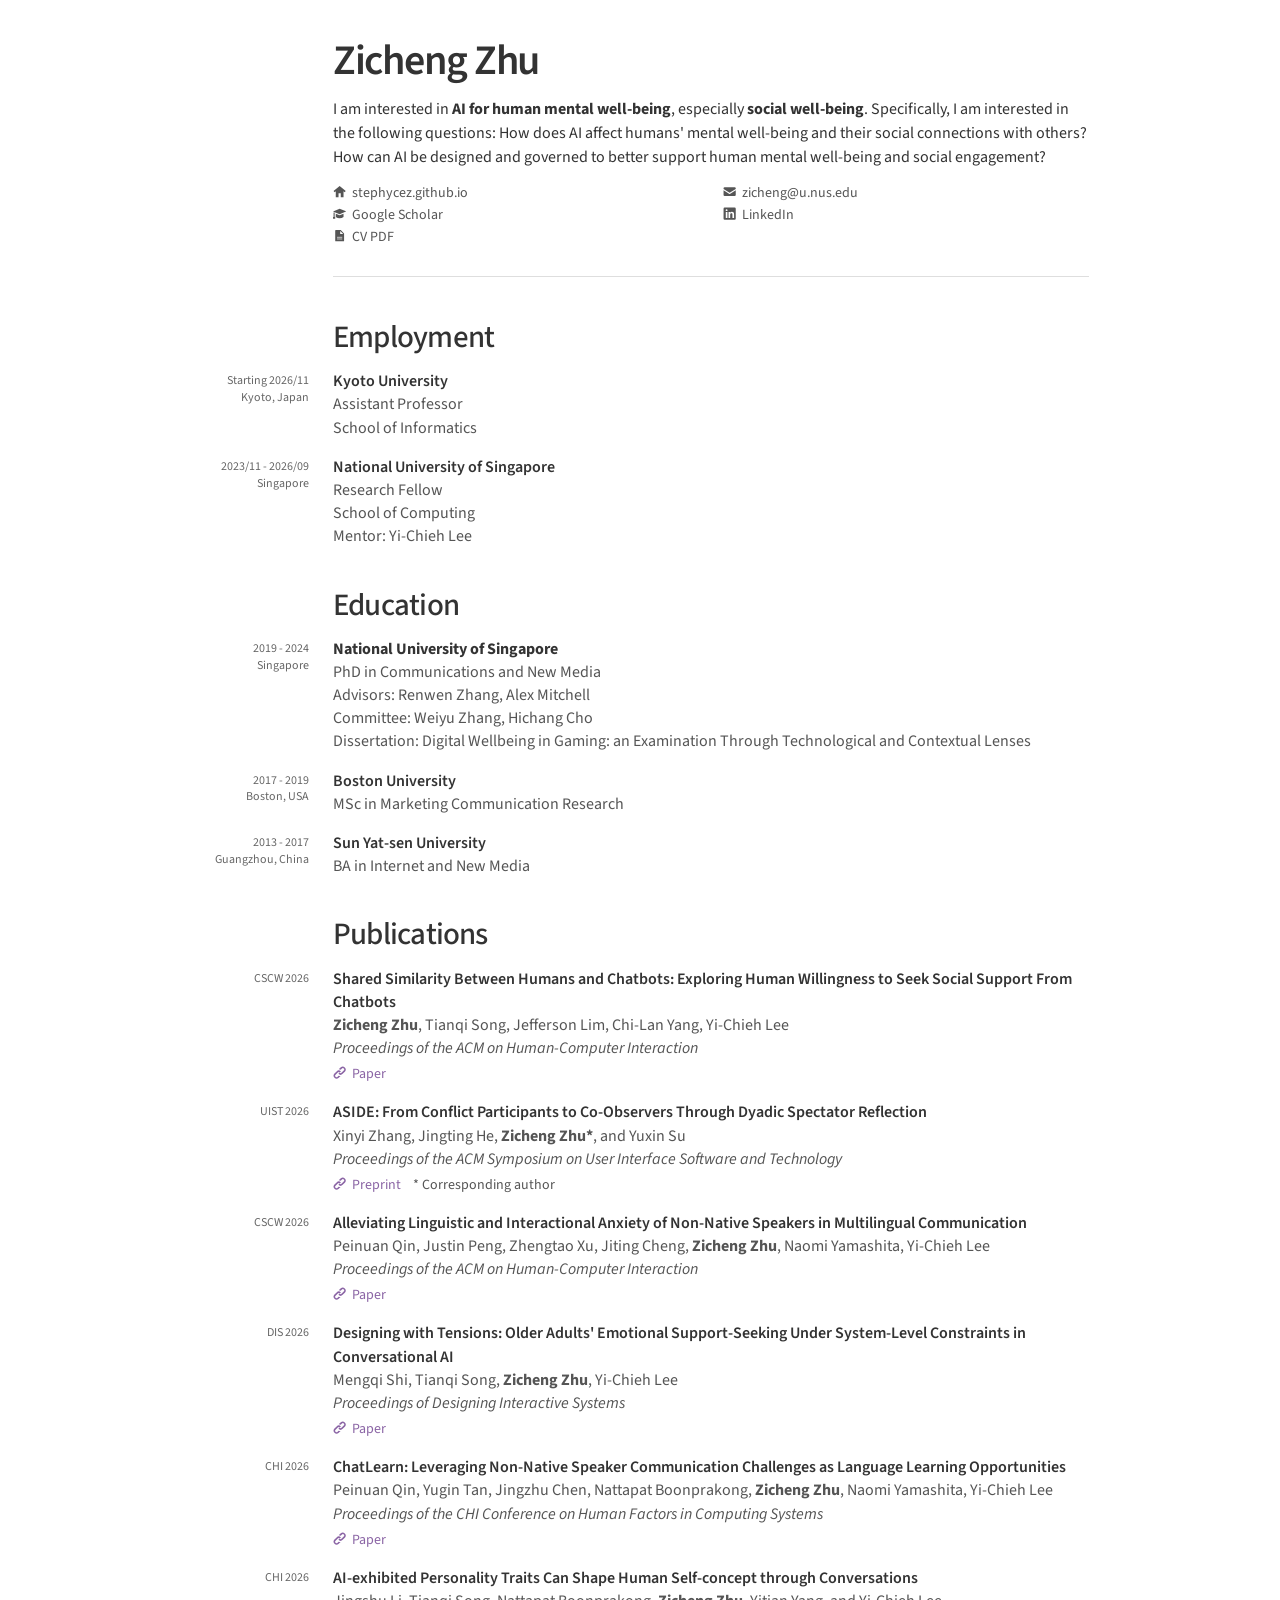
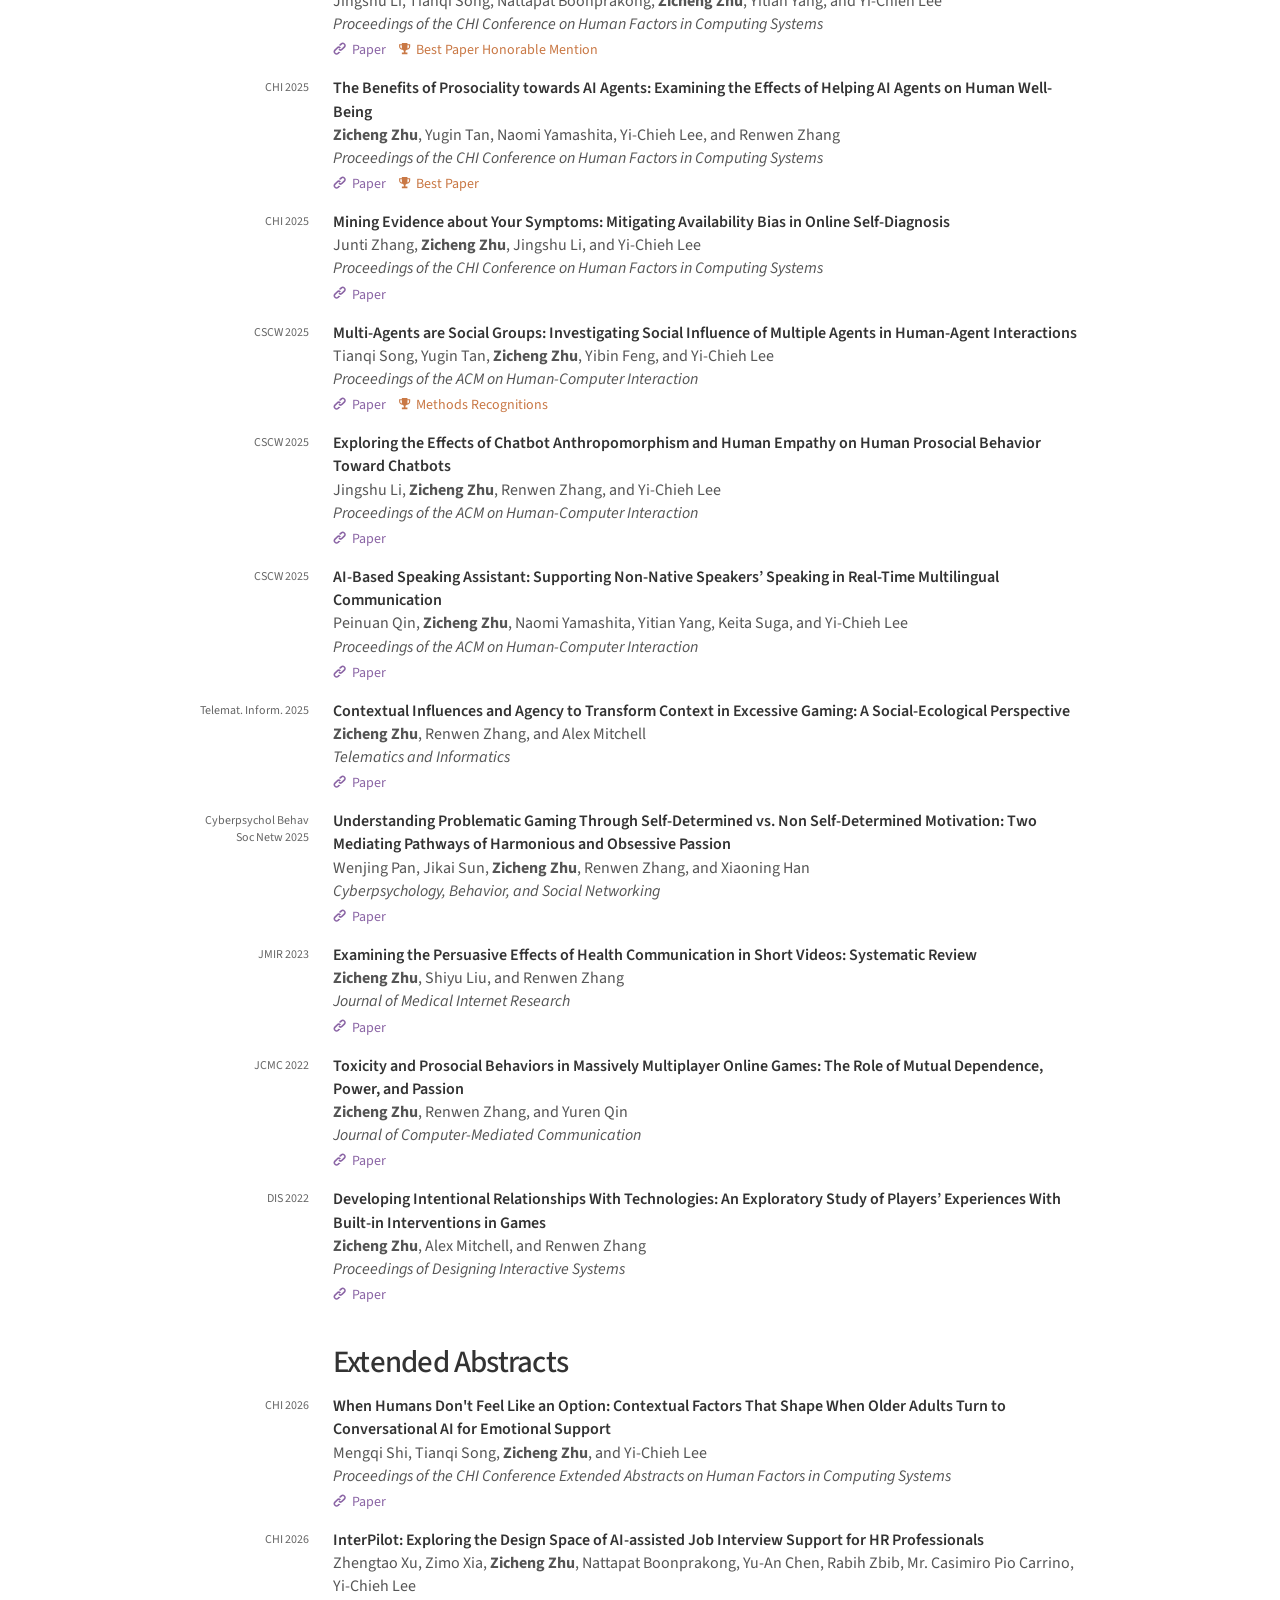
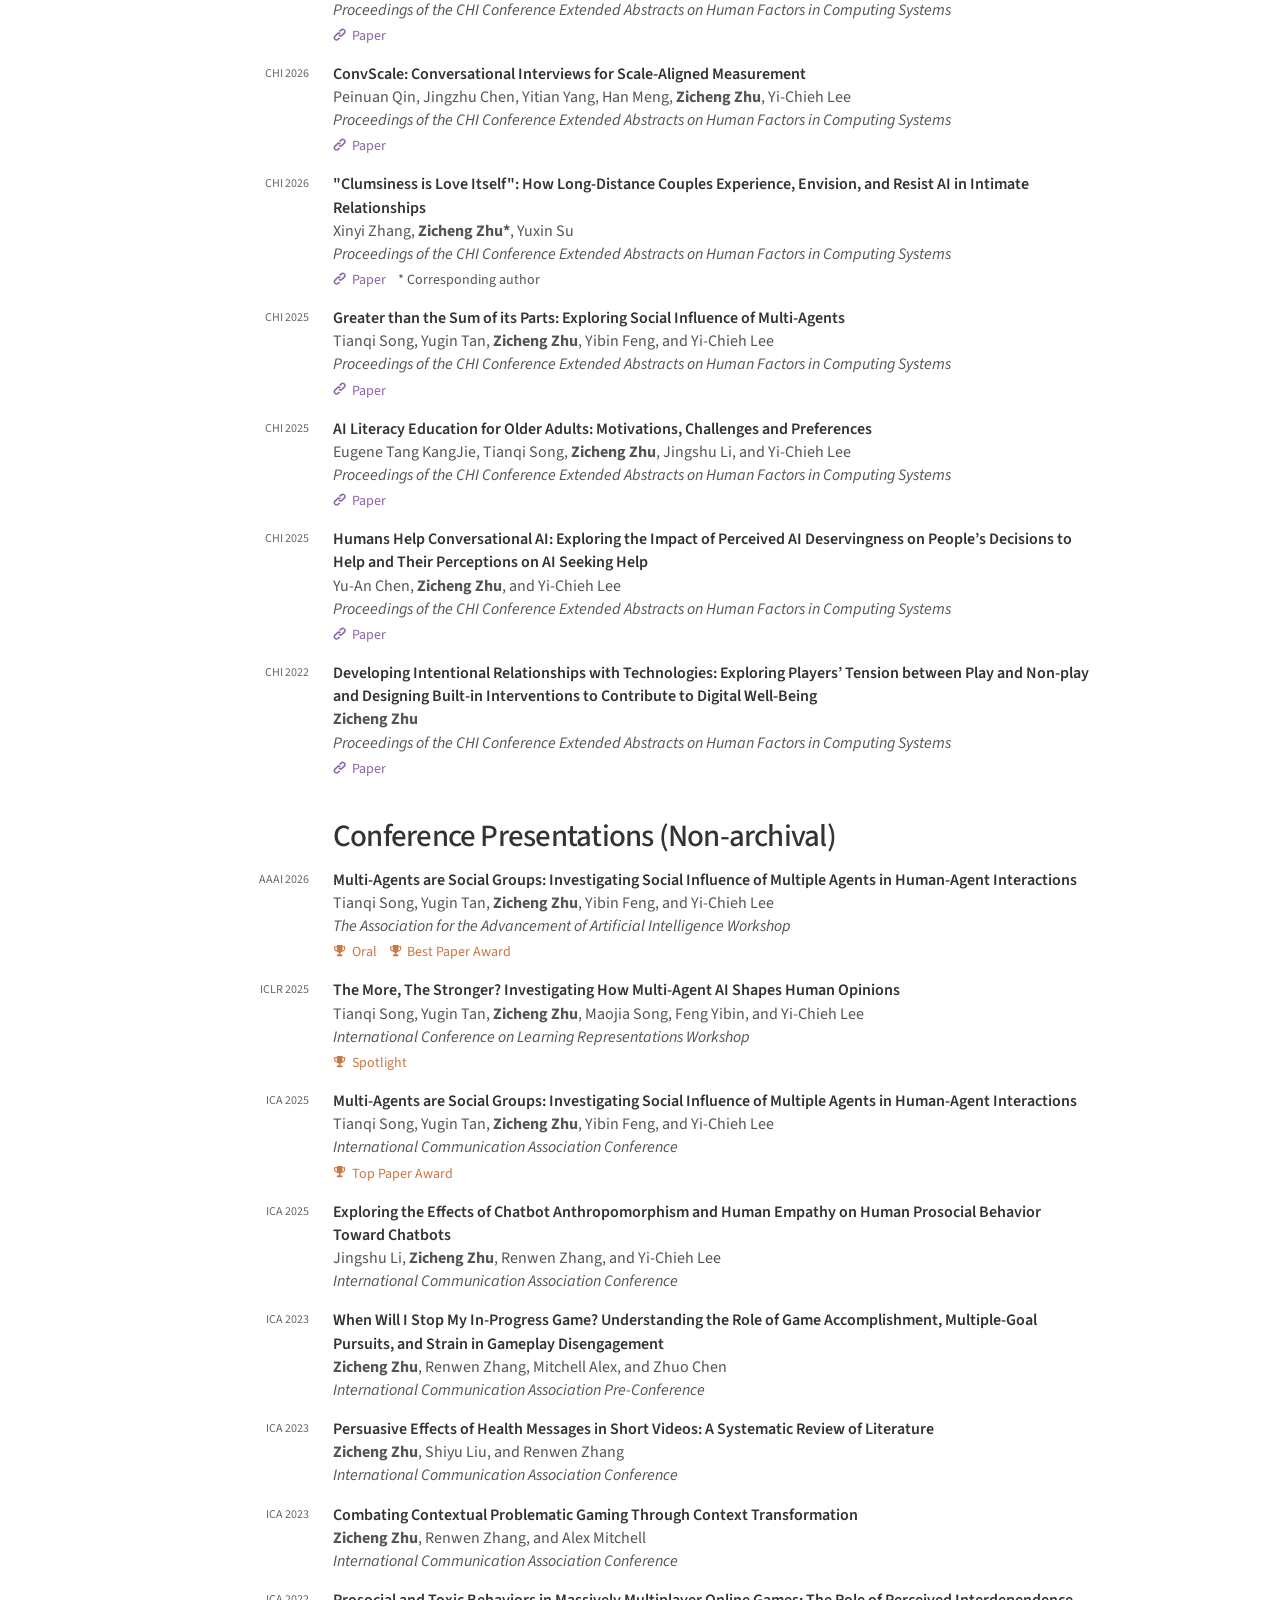
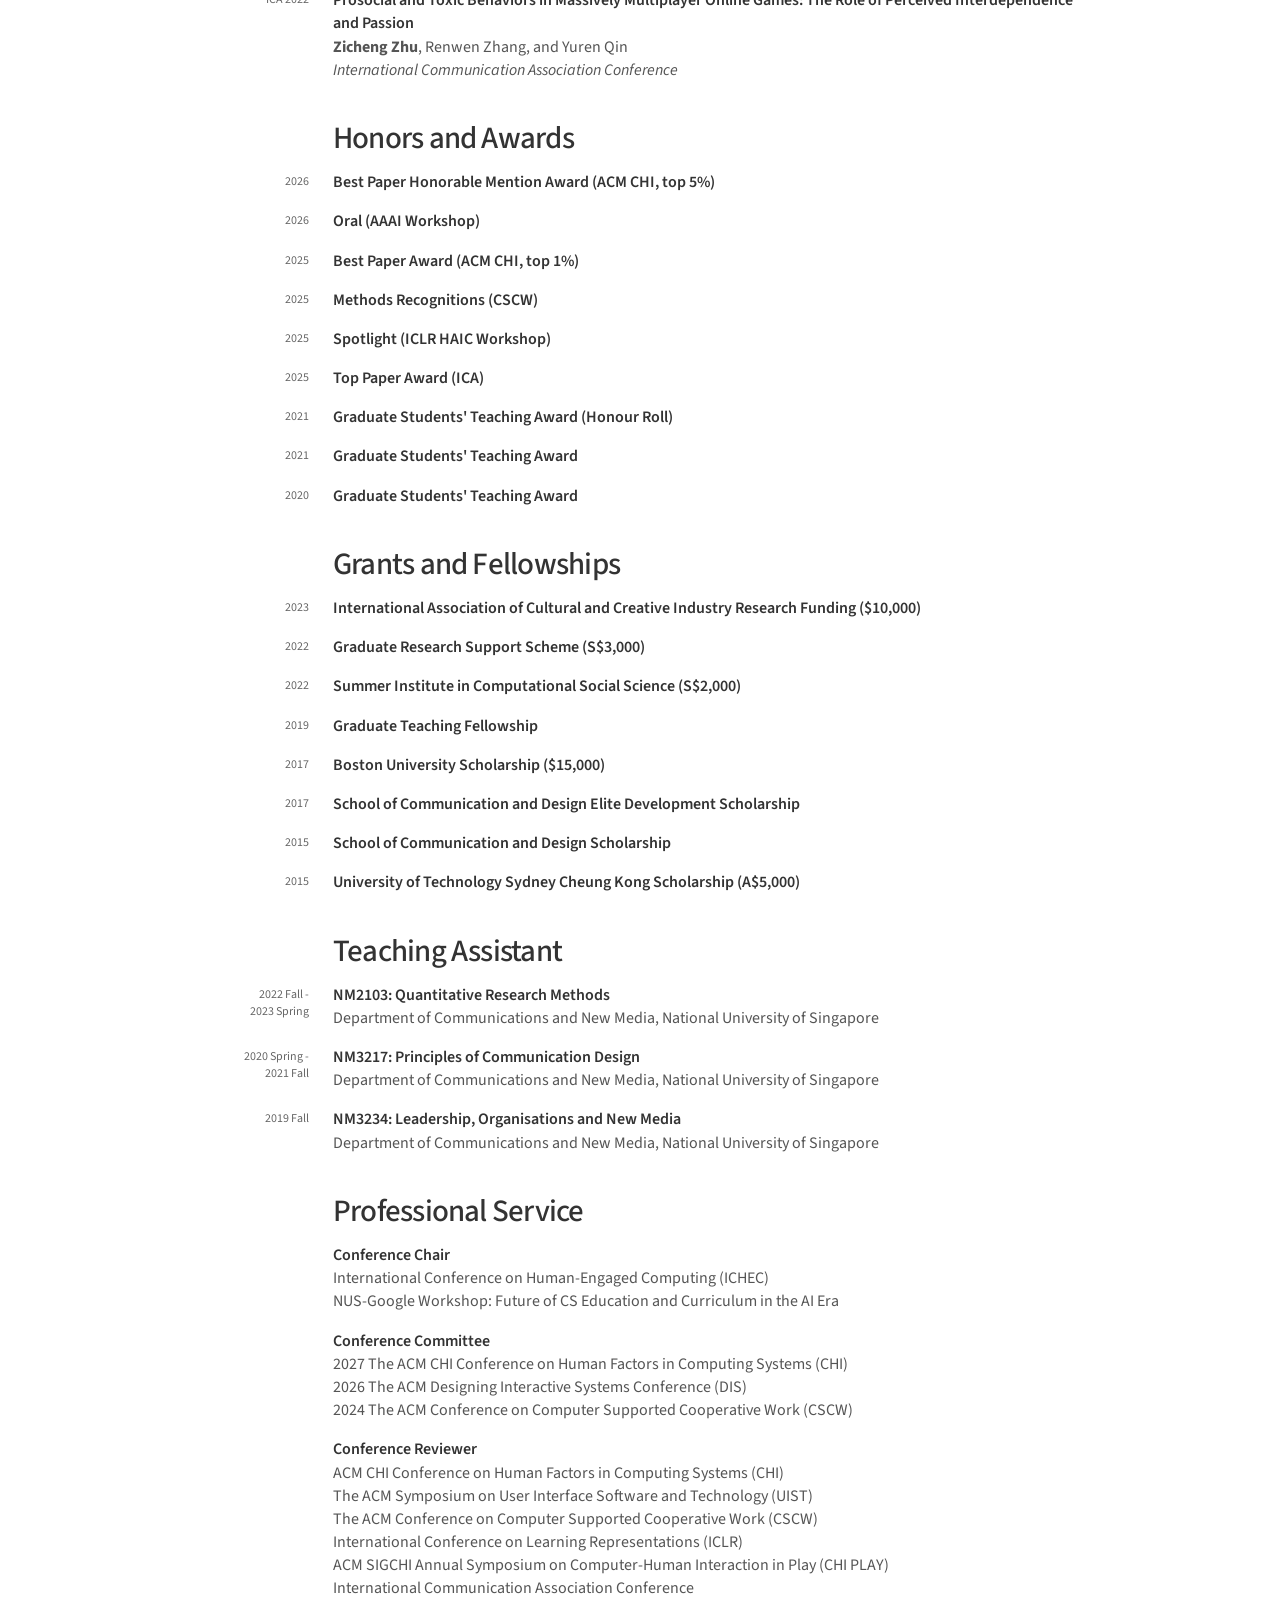
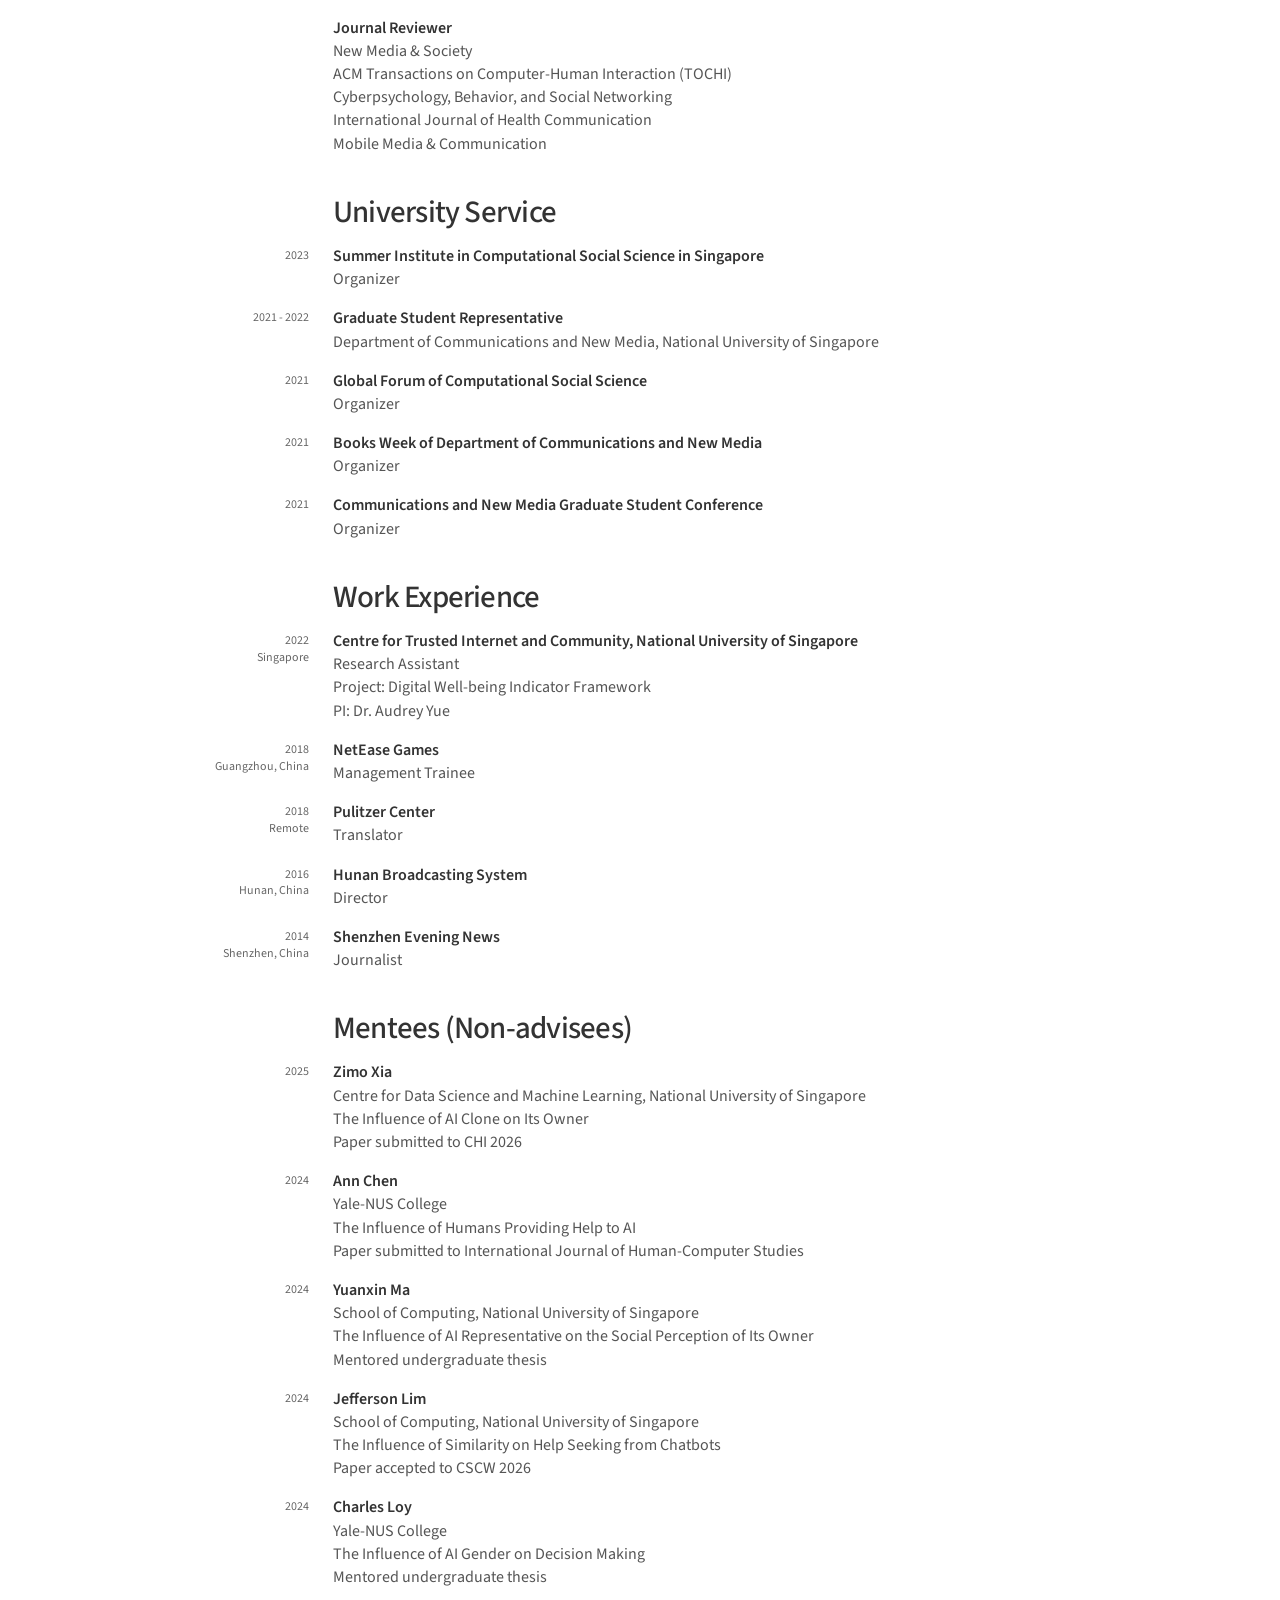
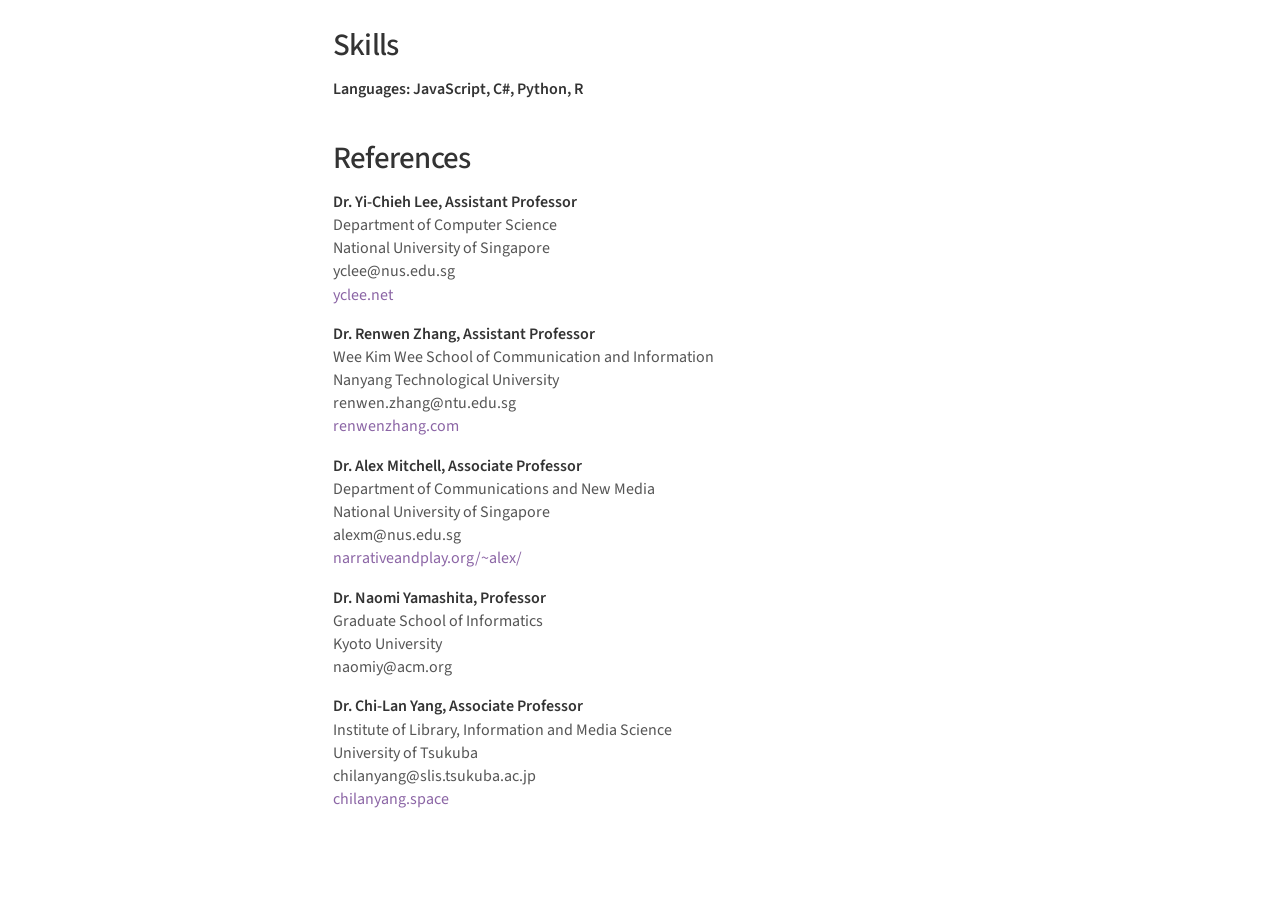
==== commit e60f2b96: "Update CV website address" ====
--- a/cv.html
+++ b/cv.html
@@ -213,7 +213,7 @@
           <svg class="icon" viewBox="0 0 24 24" fill="currentColor" aria-hidden="true">
             <path d="M12 2 1 11l2 2 2-1.6V22h5v-7h4v7h5V11.4l2 1.6 2-2L12 2Z"/>
           </svg>
-          zicheng-zhu.com
+          stephycez.github.io
         </a>
         <a href="mailto:zicheng@u.nus.edu">
           <svg class="icon" viewBox="0 0 24 24" fill="currentColor" aria-hidden="true">
